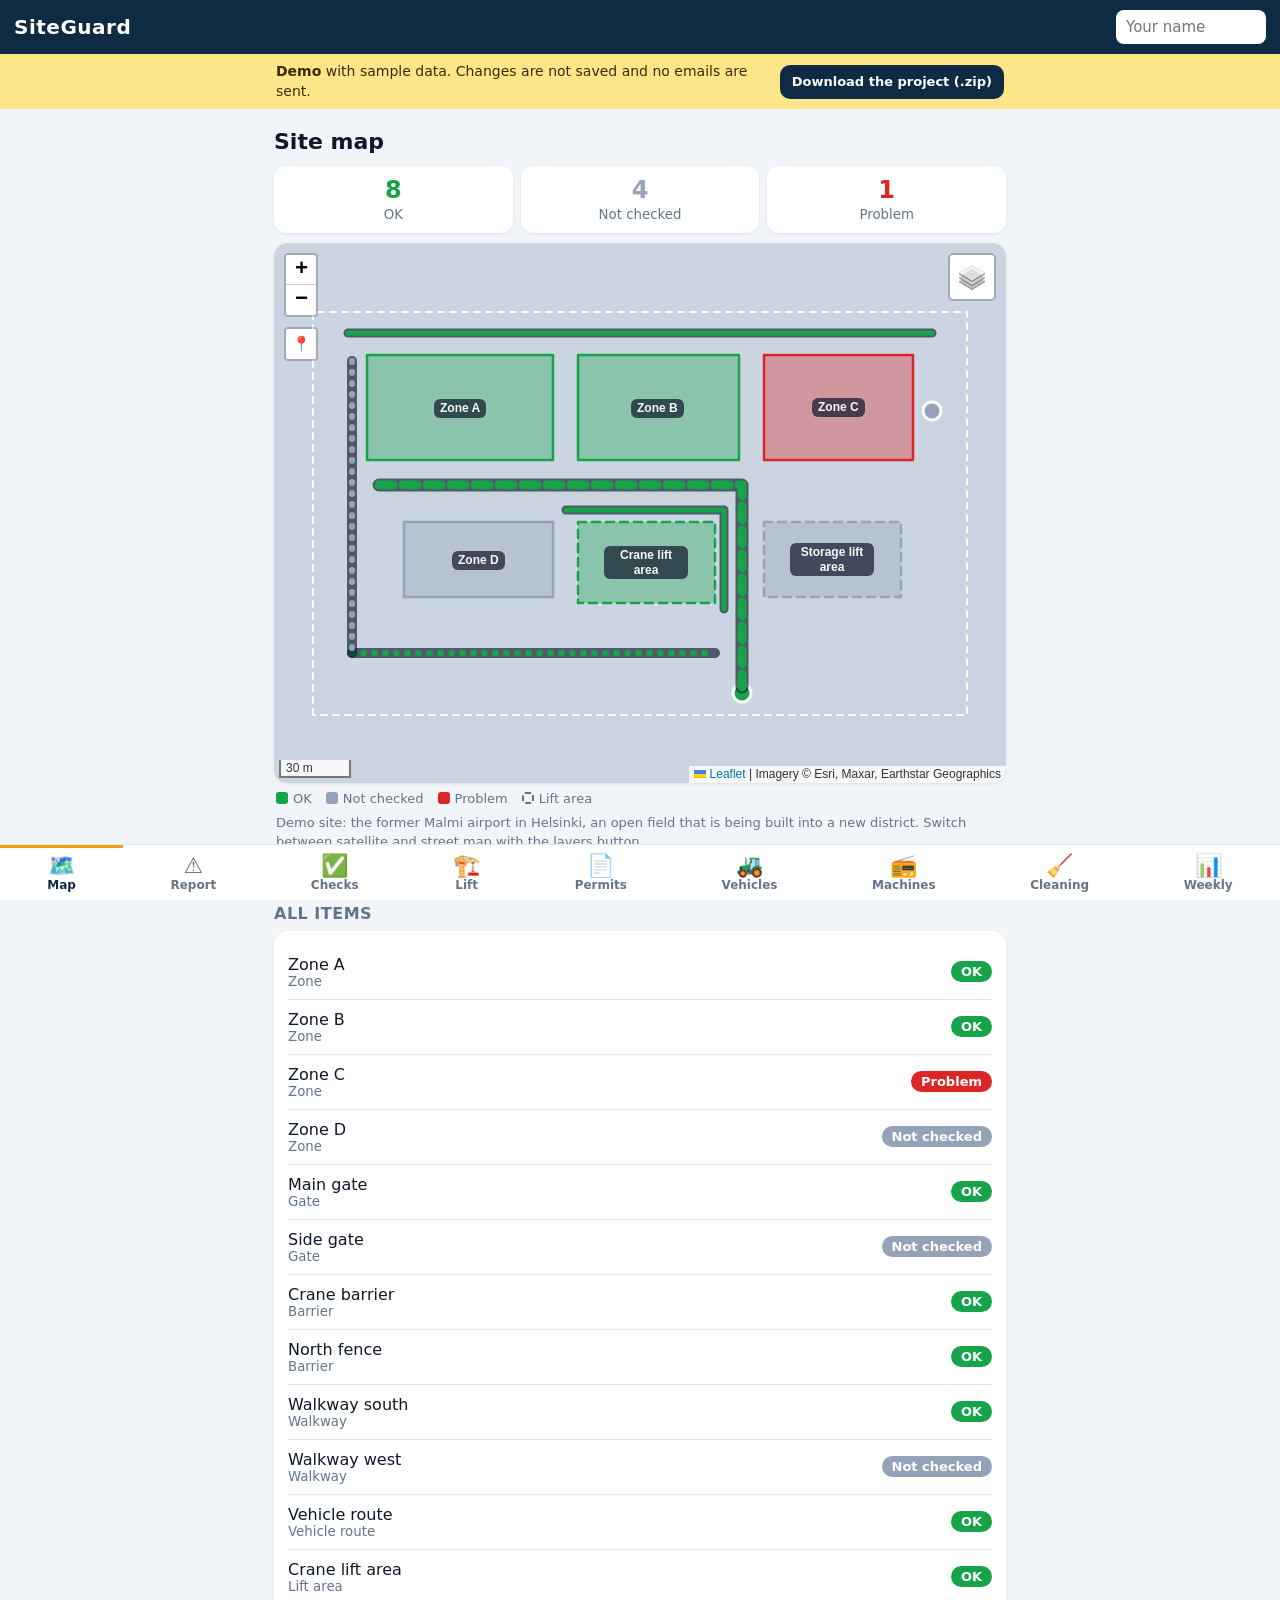
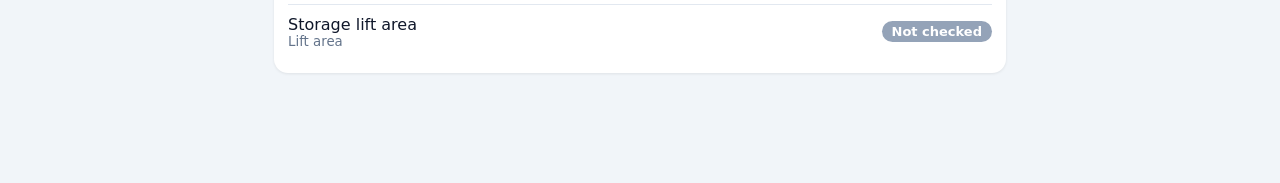
==== index.html @ a6b03e36 "Add SiteGuard website demo Static demo of the SiteGuard construction site safety app with sample dat" ====
<!doctype html>
<html lang="en">
<head>
  <meta charset="utf-8">
  <meta name="viewport" content="width=device-width, initial-scale=1, viewport-fit=cover">
  <meta name="theme-color" content="#0f2a43">
  <title>SiteGuard</title>
  <meta name="description" content="SiteGuard demo: construction site safety app with a real site map, safety reports, shift checks and vehicle inspections with HSE email reminders.">
  <meta property="og:title" content="SiteGuard">
  <meta property="og:description" content="Construction site safety app: real site map, safety reports, shift checks and vehicle inspections with HSE email reminders.">
  <link rel="manifest" href="manifest.json">
  <link rel="icon" type="image/png" href="icons/icon-192.png">
  <link rel="apple-touch-icon" href="icons/apple-touch-icon.png">
  <meta name="mobile-web-app-capable" content="yes">
  <meta name="apple-mobile-web-app-capable" content="yes">
  <meta name="apple-mobile-web-app-title" content="SiteGuard">
  <meta name="apple-mobile-web-app-status-bar-style" content="black-translucent">
  <link rel="stylesheet" href="lib/leaflet/leaflet.css">
  <link rel="stylesheet" href="style.css">
  <link rel="stylesheet" href="demo.css">
</head>
<body>
  <header>
    <h1>SiteGuard</h1>
    <div class="head-right">
      <input id="who" placeholder="Your name" maxlength="60" autocomplete="name">
      <button id="serverBtn" class="ghost sm" data-act="changeServer" title="Server address" hidden>⚙️</button>
    </div>
  </header>

  <div class="demo-bar"><div class="demo-in">
    <p><b>Demo</b> with sample data. Changes are not saved and no emails are sent.</p>
    <a class="btn demo-btn" href="SiteGuard.zip" download>Download the project (.zip)</a>
  </div></div>

  <div id="alertBar" hidden></div>
  <div id="toast" hidden></div>

  <main id="view"></main>

  <nav id="nav">
    <button data-act="tab" data-tab="map"><span>🗺️</span>Map</button>
    <button data-act="tab" data-tab="report"><span>⚠️</span>Report</button>
    <button data-act="tab" data-tab="checks"><span>✅</span>Checks</button>
    <button data-act="tab" data-tab="lift"><span>🏗️</span>Lift</button>
    <button data-act="tab" data-tab="docs"><span>📄</span>Permits</button>
    <button data-act="tab" data-tab="vehicles"><span>🚜</span>Vehicles</button>
    <button data-act="tab" data-tab="machine"><span>📻</span>Machines</button>
    <button data-act="tab" data-tab="clean"><span>🧹</span>Cleaning</button>
    <button data-act="tab" data-tab="summary"><span>📊</span>Weekly</button>
  </nav>

  <div id="mailSheet" class="sheet" hidden>
    <div class="sheet-card" role="dialog" aria-modal="true" aria-labelledby="mailHeading">
      <div class="sheet-head"><b id="mailHeading">Email to HSE</b><button type="button" id="mailClose" class="ghost sm">Close</button></div>
      <p class="sheet-note"><span id="mailKind"></span> · demo preview, nothing was sent</p>
      <dl class="mail-meta">
        <dt>From</dt><dd>SiteGuard &lt;siteguard@yourcompany.com&gt;</dd>
        <dt>To</dt><dd>hse@yourcompany.com</dd>
        <dt>Subject</dt><dd id="mailSubject"></dd>
      </dl>
      <div id="mailBody" class="mail-body"></div>
    </div>
  </div>

  <!-- demo.js stands in for the SiteGuard server with sample data; app.js is the real app -->
  <script src="lib/leaflet/leaflet.js"></script>
  <script src="demo.js"></script>
  <script src="app.js"></script>
</body>
</html>
---- lib/leaflet/leaflet.css ----
/* required styles */

.leaflet-pane,
.leaflet-tile,
.leaflet-marker-icon,
.leaflet-marker-shadow,
.leaflet-tile-container,
.leaflet-pane > svg,
.leaflet-pane > canvas,
.leaflet-zoom-box,
.leaflet-image-layer,
.leaflet-layer {
	position: absolute;
	left: 0;
	top: 0;
	}
.leaflet-container {
	overflow: hidden;
	}
.leaflet-tile,
.leaflet-marker-icon,
.leaflet-marker-shadow {
	-webkit-user-select: none;
	   -moz-user-select: none;
	        user-select: none;
	  -webkit-user-drag: none;
	}
/* Prevents IE11 from highlighting tiles in blue */
.leaflet-tile::selection {
	background: transparent;
}
/* Safari renders non-retina tile on retina better with this, but Chrome is worse */
.leaflet-safari .leaflet-tile {
	image-rendering: -webkit-optimize-contrast;
	}
/* hack that prevents hw layers "stretching" when loading new tiles */
.leaflet-safari .leaflet-tile-container {
	width: 1600px;
	height: 1600px;
	-webkit-transform-origin: 0 0;
	}
.leaflet-marker-icon,
.leaflet-marker-shadow {
	display: block;
	}
/* .leaflet-container svg: reset svg max-width decleration shipped in Joomla! (joomla.org) 3.x */
/* .leaflet-container img: map is broken in FF if you have max-width: 100% on tiles */
.leaflet-container .leaflet-overlay-pane svg {
	max-width: none !important;
	max-height: none !important;
	}
.leaflet-container .leaflet-marker-pane img,
.leaflet-container .leaflet-shadow-pane img,
.leaflet-container .leaflet-tile-pane img,
.leaflet-container img.leaflet-image-layer,
.leaflet-container .leaflet-tile {
	max-width: none !important;
	max-height: none !important;
	width: auto;
	padding: 0;
	}

.leaflet-container img.leaflet-tile {
	/* See: https://bugs.chromium.org/p/chromium/issues/detail?id=600120 */
	mix-blend-mode: plus-lighter;
}

.leaflet-container.leaflet-touch-zoom {
	-ms-touch-action: pan-x pan-y;
	touch-action: pan-x pan-y;
	}
.leaflet-container.leaflet-touch-drag {
	-ms-touch-action: pinch-zoom;
	/* Fallback for FF which doesn't support pinch-zoom */
	touch-action: none;
	touch-action: pinch-zoom;
}
.leaflet-container.leaflet-touch-drag.leaflet-touch-zoom {
	-ms-touch-action: none;
	touch-action: none;
}
.leaflet-container {
	-webkit-tap-highlight-color: transparent;
}
.leaflet-container a {
	-webkit-tap-highlight-color: rgba(51, 181, 229, 0.4);
}
.leaflet-tile {
	filter: inherit;
	visibility: hidden;
	}
.leaflet-tile-loaded {
	visibility: inherit;
	}
.leaflet-zoom-box {
	width: 0;
	height: 0;
	-moz-box-sizing: border-box;
	     box-sizing: border-box;
	z-index: 800;
	}
/* workaround for https://bugzilla.mozilla.org/show_bug.cgi?id=888319 */
.leaflet-overlay-pane svg {
	-moz-user-select: none;
	}

.leaflet-pane         { z-index: 400; }

.leaflet-tile-pane    { z-index: 200; }
.leaflet-overlay-pane { z-index: 400; }
.leaflet-shadow-pane  { z-index: 500; }
.leaflet-marker-pane  { z-index: 600; }
.leaflet-tooltip-pane   { z-index: 650; }
.leaflet-popup-pane   { z-index: 700; }

.leaflet-map-pane canvas { z-index: 100; }
.leaflet-map-pane svg    { z-index: 200; }

.leaflet-vml-shape {
	width: 1px;
	height: 1px;
	}
.lvml {
	behavior: url(#default#VML);
	display: inline-block;
	position: absolute;
	}


/* control positioning */

.leaflet-control {
	position: relative;
	z-index: 800;
	pointer-events: visiblePainted; /* IE 9-10 doesn't have auto */
	pointer-events: auto;
	}
.leaflet-top,
.leaflet-bottom {
	position: absolute;
	z-index: 1000;
	pointer-events: none;
	}
.leaflet-top {
	top: 0;
	}
.leaflet-right {
	right: 0;
	}
.leaflet-bottom {
	bottom: 0;
	}
.leaflet-left {
	left: 0;
	}
.leaflet-control {
	float: left;
	clear: both;
	}
.leaflet-right .leaflet-control {
	float: right;
	}
.leaflet-top .leaflet-control {
	margin-top: 10px;
	}
.leaflet-bottom .leaflet-control {
	margin-bottom: 10px;
	}
.leaflet-left .leaflet-control {
	margin-left: 10px;
	}
.leaflet-right .leaflet-control {
	margin-right: 10px;
	}


/* zoom and fade animations */

.leaflet-fade-anim .leaflet-popup {
	opacity: 0;
	-webkit-transition: opacity 0.2s linear;
	   -moz-transition: opacity 0.2s linear;
	        transition: opacity 0.2s linear;
	}
.leaflet-fade-anim .leaflet-map-pane .leaflet-popup {
	opacity: 1;
	}
.leaflet-zoom-animated {
	-webkit-transform-origin: 0 0;
	    -ms-transform-origin: 0 0;
	        transform-origin: 0 0;
	}
svg.leaflet-zoom-animated {
	will-change: transform;
}

.leaflet-zoom-anim .leaflet-zoom-animated {
	-webkit-transition: -webkit-transform 0.25s cubic-bezier(0,0,0.25,1);
	   -moz-transition:    -moz-transform 0.25s cubic-bezier(0,0,0.25,1);
	        transition:         transform 0.25s cubic-bezier(0,0,0.25,1);
	}
.leaflet-zoom-anim .leaflet-tile,
.leaflet-pan-anim .leaflet-tile {
	-webkit-transition: none;
	   -moz-transition: none;
	        transition: none;
	}

.leaflet-zoom-anim .leaflet-zoom-hide {
	visibility: hidden;
	}


/* cursors */

.leaflet-interactive {
	cursor: pointer;
	}
.leaflet-grab {
	cursor: -webkit-grab;
	cursor:    -moz-grab;
	cursor:         grab;
	}
.leaflet-crosshair,
.leaflet-crosshair .leaflet-interactive {
	cursor: crosshair;
	}
.leaflet-popup-pane,
.leaflet-control {
	cursor: auto;
	}
.leaflet-dragging .leaflet-grab,
.leaflet-dragging .leaflet-grab .leaflet-interactive,
.leaflet-dragging .leaflet-marker-draggable {
	cursor: move;
	cursor: -webkit-grabbing;
	cursor:    -moz-grabbing;
	cursor:         grabbing;
	}

/* marker & overlays interactivity */
.leaflet-marker-icon,
.leaflet-marker-shadow,
.leaflet-image-layer,
.leaflet-pane > svg path,
.leaflet-tile-container {
	pointer-events: none;
	}

.leaflet-marker-icon.leaflet-interactive,
.leaflet-image-layer.leaflet-interactive,
.leaflet-pane > svg path.leaflet-interactive,
svg.leaflet-image-layer.leaflet-interactive path {
	pointer-events: visiblePainted; /* IE 9-10 doesn't have auto */
	pointer-events: auto;
	}

/* visual tweaks */

.leaflet-container {
	background: #ddd;
	outline-offset: 1px;
	}
.leaflet-container a {
	color: #0078A8;
	}
.leaflet-zoom-box {
	border: 2px dotted #38f;
	background: rgba(255,255,255,0.5);
	}


/* general typography */
.leaflet-container {
	font-family: "Helvetica Neue", Arial, Helvetica, sans-serif;
	font-size: 12px;
	font-size: 0.75rem;
	line-height: 1.5;
	}


/* general toolbar styles */

.leaflet-bar {
	box-shadow: 0 1px 5px rgba(0,0,0,0.65);
	border-radius: 4px;
	}
.leaflet-bar a {
	background-color: #fff;
	border-bottom: 1px solid #ccc;
	width: 26px;
	height: 26px;
	line-height: 26px;
	display: block;
	text-align: center;
	text-decoration: none;
	color: black;
	}
.leaflet-bar a,
.leaflet-control-layers-toggle {
	background-position: 50% 50%;
	background-repeat: no-repeat;
	display: block;
	}
.leaflet-bar a:hover,
.leaflet-bar a:focus {
	background-color: #f4f4f4;
	}
.leaflet-bar a:first-child {
	border-top-left-radius: 4px;
	border-top-right-radius: 4px;
	}
.leaflet-bar a:last-child {
	border-bottom-left-radius: 4px;
	border-bottom-right-radius: 4px;
	border-bottom: none;
	}
.leaflet-bar a.leaflet-disabled {
	cursor: default;
	background-color: #f4f4f4;
	color: #bbb;
	}

.leaflet-touch .leaflet-bar a {
	width: 30px;
	height: 30px;
	line-height: 30px;
	}
.leaflet-touch .leaflet-bar a:first-child {
	border-top-left-radius: 2px;
	border-top-right-radius: 2px;
	}
.leaflet-touch .leaflet-bar a:last-child {
	border-bottom-left-radius: 2px;
	border-bottom-right-radius: 2px;
	}

/* zoom control */

.leaflet-control-zoom-in,
.leaflet-control-zoom-out {
	font: bold 18px 'Lucida Console', Monaco, monospace;
	text-indent: 1px;
	}

.leaflet-touch .leaflet-control-zoom-in, .leaflet-touch .leaflet-control-zoom-out  {
	font-size: 22px;
	}


/* layers control */

.leaflet-control-layers {
	box-shadow: 0 1px 5px rgba(0,0,0,0.4);
	background: #fff;
	border-radius: 5px;
	}
.leaflet-control-layers-toggle {
	background-image: url(images/layers.png);
	width: 36px;
	height: 36px;
	}
.leaflet-retina .leaflet-control-layers-toggle {
	background-image: url(images/layers-2x.png);
	background-size: 26px 26px;
	}
.leaflet-touch .leaflet-control-layers-toggle {
	width: 44px;
	height: 44px;
	}
.leaflet-control-layers .leaflet-control-layers-list,
.leaflet-control-layers-expanded .leaflet-control-layers-toggle {
	display: none;
	}
.leaflet-control-layers-expanded .leaflet-control-layers-list {
	display: block;
	position: relative;
	}
.leaflet-control-layers-expanded {
	padding: 6px 10px 6px 6px;
	color: #333;
	background: #fff;
	}
.leaflet-control-layers-scrollbar {
	overflow-y: scroll;
	overflow-x: hidden;
	padding-right: 5px;
	}
.leaflet-control-layers-selector {
	margin-top: 2px;
	position: relative;
	top: 1px;
	}
.leaflet-control-layers label {
	display: block;
	font-size: 13px;
	font-size: 1.08333em;
	}
.leaflet-control-layers-separator {
	height: 0;
	border-top: 1px solid #ddd;
	margin: 5px -10px 5px -6px;
	}

/* Default icon URLs */
.leaflet-default-icon-path { /* used only in path-guessing heuristic, see L.Icon.Default */
	background-image: url(images/marker-icon.png);
	}


/* attribution and scale controls */

.leaflet-container .leaflet-control-attribution {
	background: #fff;
	background: rgba(255, 255, 255, 0.8);
	margin: 0;
	}
.leaflet-control-attribution,
.leaflet-control-scale-line {
	padding: 0 5px;
	color: #333;
	line-height: 1.4;
	}
.leaflet-control-attribution a {
	text-decoration: none;
	}
.leaflet-control-attribution a:hover,
.leaflet-control-attribution a:focus {
	text-decoration: underline;
	}
.leaflet-attribution-flag {
	display: inline !important;
	vertical-align: baseline !important;
	width: 1em;
	height: 0.6669em;
	}
.leaflet-left .leaflet-control-scale {
	margin-left: 5px;
	}
.leaflet-bottom .leaflet-control-scale {
	margin-bottom: 5px;
	}
.leaflet-control-scale-line {
	border: 2px solid #777;
	border-top: none;
	line-height: 1.1;
	padding: 2px 5px 1px;
	white-space: nowrap;
	-moz-box-sizing: border-box;
	     box-sizing: border-box;
	background: rgba(255, 255, 255, 0.8);
	text-shadow: 1px 1px #fff;
	}
.leaflet-control-scale-line:not(:first-child) {
	border-top: 2px solid #777;
	border-bottom: none;
	margin-top: -2px;
	}
.leaflet-control-scale-line:not(:first-child):not(:last-child) {
	border-bottom: 2px solid #777;
	}

.leaflet-touch .leaflet-control-attribution,
.leaflet-touch .leaflet-control-layers,
.leaflet-touch .leaflet-bar {
	box-shadow: none;
	}
.leaflet-touch .leaflet-control-layers,
.leaflet-touch .leaflet-bar {
	border: 2px solid rgba(0,0,0,0.2);
	background-clip: padding-box;
	}


/* popup */

.leaflet-popup {
	position: absolute;
	text-align: center;
	margin-bottom: 20px;
	}
.leaflet-popup-content-wrapper {
	padding: 1px;
	text-align: left;
	border-radius: 12px;
	}
.leaflet-popup-content {
	margin: 13px 24px 13px 20px;
	line-height: 1.3;
	font-size: 13px;
	font-size: 1.08333em;
	min-height: 1px;
	}
.leaflet-popup-content p {
	margin: 17px 0;
	margin: 1.3em 0;
	}
.leaflet-popup-tip-container {
	width: 40px;
	height: 20px;
	position: absolute;
	left: 50%;
	margin-top: -1px;
	margin-left: -20px;
	overflow: hidden;
	pointer-events: none;
	}
.leaflet-popup-tip {
	width: 17px;
	height: 17px;
	padding: 1px;

	margin: -10px auto 0;
	pointer-events: auto;

	-webkit-transform: rotate(45deg);
	   -moz-transform: rotate(45deg);
	    -ms-transform: rotate(45deg);
	        transform: rotate(45deg);
	}
.leaflet-popup-content-wrapper,
.leaflet-popup-tip {
	background: white;
	color: #333;
	box-shadow: 0 3px 14px rgba(0,0,0,0.4);
	}
.leaflet-container a.leaflet-popup-close-button {
	position: absolute;
	top: 0;
	right: 0;
	border: none;
	text-align: center;
	width: 24px;
	height: 24px;
	font: 16px/24px Tahoma, Verdana, sans-serif;
	color: #757575;
	text-decoration: none;
	background: transparent;
	}
.leaflet-container a.leaflet-popup-close-button:hover,
.leaflet-container a.leaflet-popup-close-button:focus {
	color: #585858;
	}
.leaflet-popup-scrolled {
	overflow: auto;
	}

.leaflet-oldie .leaflet-popup-content-wrapper {
	-ms-zoom: 1;
	}
.leaflet-oldie .leaflet-popup-tip {
	width: 24px;
	margin: 0 auto;

	-ms-filter: "progid:DXImageTransform.Microsoft.Matrix(M11=0.70710678, M12=0.70710678, M21=-0.70710678, M22=0.70710678)";
	filter: progid:DXImageTransform.Microsoft.Matrix(M11=0.70710678, M12=0.70710678, M21=-0.70710678, M22=0.70710678);
	}

.leaflet-oldie .leaflet-control-zoom,
.leaflet-oldie .leaflet-control-layers,
.leaflet-oldie .leaflet-popup-content-wrapper,
.leaflet-oldie .leaflet-popup-tip {
	border: 1px solid #999;
	}


/* div icon */

.leaflet-div-icon {
	background: #fff;
	border: 1px solid #666;
	}


/* Tooltip */
/* Base styles for the element that has a tooltip */
.leaflet-tooltip {
	position: absolute;
	padding: 6px;
	background-color: #fff;
	border: 1px solid #fff;
	border-radius: 3px;
	color: #222;
	white-space: nowrap;
	-webkit-user-select: none;
	-moz-user-select: none;
	-ms-user-select: none;
	user-select: none;
	pointer-events: none;
	box-shadow: 0 1px 3px rgba(0,0,0,0.4);
	}
.leaflet-tooltip.leaflet-interactive {
	cursor: pointer;
	pointer-events: auto;
	}
.leaflet-tooltip-top:before,
.leaflet-tooltip-bottom:before,
.leaflet-tooltip-left:before,
.leaflet-tooltip-right:before {
	position: absolute;
	pointer-events: none;
	border: 6px solid transparent;
	background: transparent;
	content: "";
	}

/* Directions */

.leaflet-tooltip-bottom {
	margin-top: 6px;
}
.leaflet-tooltip-top {
	margin-top: -6px;
}
.leaflet-tooltip-bottom:before,
.leaflet-tooltip-top:before {
	left: 50%;
	margin-left: -6px;
	}
.leaflet-tooltip-top:before {
	bottom: 0;
	margin-bottom: -12px;
	border-top-color: #fff;
	}
.leaflet-tooltip-bottom:before {
	top: 0;
	margin-top: -12px;
	margin-left: -6px;
	border-bottom-color: #fff;
	}
.leaflet-tooltip-left {
	margin-left: -6px;
}
.leaflet-tooltip-right {
	margin-left: 6px;
}
.leaflet-tooltip-left:before,
.leaflet-tooltip-right:before {
	top: 50%;
	margin-top: -6px;
	}
.leaflet-tooltip-left:before {
	right: 0;
	margin-right: -12px;
	border-left-color: #fff;
	}
.leaflet-tooltip-right:before {
	left: 0;
	margin-left: -12px;
	border-right-color: #fff;
	}

/* Printing */

@media print {
	/* Prevent printers from removing background-images of controls. */
	.leaflet-control {
		-webkit-print-color-adjust: exact;
		print-color-adjust: exact;
		}
	}
---- style.css ----
:root {
  --navy: #0f2a43; --bg: #f1f5f9; --card: #ffffff; --text: #0f172a; --muted: #64748b;
  --ok: #16a34a; --none: #94a3b8; --bad: #dc2626; --warn: #d97706; --line: #e2e8f0; --accent: #f59e0b;
  /* phones with a notch or home bar (iOS, Android edge-to-edge, installed web app) */
  --top: env(safe-area-inset-top, 0px); --bottom: env(safe-area-inset-bottom, 0px);
}
* { box-sizing: border-box; }
[hidden] { display: none !important; }
html, body { margin: 0; }
body { font-family: system-ui, -apple-system, "Segoe UI", Roboto, sans-serif; background: var(--bg); color: var(--text); padding-bottom: calc(84px + var(--bottom)); -webkit-tap-highlight-color: transparent; }

header { background: var(--navy); color: #fff; padding: calc(10px + var(--top)) max(14px, env(safe-area-inset-right)) 10px max(14px, env(safe-area-inset-left)); display: flex; align-items: center; justify-content: space-between; gap: 10px; position: sticky; top: 0; z-index: 20; }
header h1 { font-size: 20px; margin: 0; letter-spacing: .5px; }
header input { width: 150px; padding: 8px 10px; border-radius: 8px; border: 0; font-size: 15px; }
.head-right { display: flex; align-items: center; gap: 8px; }
header button.ghost.sm { padding: 7px 9px; background: rgba(255,255,255,.15); color: #fff; }

main { max-width: 760px; margin: 0 auto; padding: 14px max(14px, env(safe-area-inset-left)); }
h2 { margin: 6px 0 12px; font-size: 22px; }
h3 { margin: 22px 0 8px; font-size: 16px; color: var(--muted); text-transform: uppercase; letter-spacing: .5px; }
.hint { color: var(--muted); font-size: 14px; }
.hint.tight { margin: 6px 0; }
.card { background: var(--card); border-radius: 14px; padding: 14px; margin-bottom: 12px; box-shadow: 0 1px 3px rgba(0,0,0,.08); }
.row { display: flex; align-items: center; justify-content: space-between; gap: 10px; flex-wrap: wrap; }
.grid { display: grid; gap: 10px; }
.grid.c2 { grid-template-columns: 1fr 1fr; }
.grid.c3 { grid-template-columns: 1fr 1fr 1fr; }
code { background: #e2e8f0; padding: 1px 5px; border-radius: 5px; font-size: 13px; }

button, .btn { font: inherit; border: 0; border-radius: 12px; padding: 14px 12px; background: var(--navy); color: #fff; font-weight: 600; cursor: pointer; text-align: center; }
button:disabled { opacity: .4; cursor: not-allowed; }
button.big { padding: 22px 12px; font-size: 18px; }
button.ok { background: var(--ok); } button.bad { background: var(--bad); } button.warn { background: var(--warn); }
button.ghost, .btn.ghost { background: #e2e8f0; color: var(--text); }
button.sel { outline: 4px solid var(--accent); }
button.sm, .btn.sm { padding: 9px 12px; font-size: 14px; }

input, select, textarea { font: inherit; padding: 12px; border: 1px solid #cbd5e1; border-radius: 10px; width: 100%; background: #fff; color: var(--text); }
input[type="date"] { min-height: 46px; }
label.field { display: block; font-size: 13px; color: var(--muted); margin: 10px 0 4px; }

.chip { display: inline-block; padding: 3px 10px; border-radius: 99px; font-size: 13px; font-weight: 600; color: #fff; white-space: nowrap; }
.chip.s0 { background: var(--none); } .chip.s1 { background: var(--ok); } .chip.s2 { background: var(--bad); }
.chip.soon { background: var(--warn); } .chip.expired { background: var(--bad); } .chip.okc { background: var(--ok); }

.stats { display: flex; gap: 8px; margin-bottom: 10px; }
.stat { flex: 1; background: var(--card); border-radius: 12px; padding: 10px; text-align: center; box-shadow: 0 1px 3px rgba(0,0,0,.08); }
.stat b { display: block; font-size: 24px; }
.stat small { color: var(--muted); }

/* real site map (Leaflet). z-index keeps the map under the header, nav and alerts */
.map { position: relative; z-index: 0; height: min(60vh, 540px); min-height: 300px; border-radius: 14px; overflow: hidden; background: #cbd5e1; box-shadow: 0 1px 3px rgba(0,0,0,.08); }
.map.heat { height: min(50vh, 420px); margin-bottom: 12px; }
.leaflet-tooltip.maplabel { background: rgba(15,23,42,.78); color: #fff; border: 0; border-radius: 6px; box-shadow: none; font-weight: 700; font-size: 12px; padding: 2px 6px; white-space: normal; width: max-content; max-width: 84px; text-align: center; line-height: 1.2; }
.leaflet-tooltip.maplabel::before { display: none; }
.leaflet-tooltip.heatlabel { background: transparent; border: 0; box-shadow: none; color: #fff; font-weight: 800; font-size: 14px; text-shadow: 0 1px 3px rgba(0,0,0,.7); }
.leaflet-tooltip.heatlabel::before { display: none; }
.leaflet-bar a.locate { font-size: 15px; line-height: 30px; }
.leaflet-container input { width: auto; padding: 0; border: 0; margin: 0 4px 0 0; }
.leaflet-control-layers label { font-size: 14px; padding: 3px 0; }
.legend { display: flex; gap: 14px; font-size: 13px; color: var(--muted); margin: 8px 2px 12px; flex-wrap: wrap; }
.legend i { display: inline-block; width: 12px; height: 12px; border-radius: 3px; margin-right: 5px; vertical-align: -1px; }
.legend i.dash { border: 2px dashed var(--muted); background: transparent; }

.item { display: flex; align-items: center; justify-content: space-between; gap: 10px; padding: 10px 0; border-bottom: 1px solid var(--line); }
.item:last-child { border-bottom: 0; }
.item small { color: var(--muted); display: block; }
.progress { height: 10px; background: #e2e8f0; border-radius: 99px; overflow: hidden; margin: 6px 0 12px; }
.progress div { height: 100%; background: var(--ok); }

.photo { width: 54px; height: 54px; object-fit: cover; border-radius: 8px; }
.slots { display: flex; gap: 10px; margin-top: 10px; }
.slot { flex: 1; min-height: 96px; border: 2px dashed #cbd5e1; border-radius: 12px; display: flex; flex-direction: column; align-items: center; justify-content: center; cursor: pointer; font-size: 26px; overflow: hidden; position: relative; }
.slot img { width: 100%; height: 96px; object-fit: cover; }
.slot small { font-size: 12px; color: var(--muted); padding: 2px; }
.camera { display: flex; align-items: center; justify-content: center; gap: 10px; background: #e2e8f0; border-radius: 12px; padding: 14px; font-weight: 600; cursor: pointer; margin-bottom: 12px; }
.camera img { width: 44px; height: 44px; object-fit: cover; border-radius: 8px; }

.toggle { display: flex; align-items: center; gap: 12px; padding: 16px; background: #f8fafc; border: 2px solid var(--line); border-radius: 12px; margin-bottom: 8px; font-weight: 600; }
.toggle input { width: 28px; height: 28px; flex: none; }
.toggle.on { border-color: var(--ok); background: #f0fdf4; }

.signal { border: 1px solid var(--line); border-radius: 12px; padding: 8px; text-align: center; font-weight: 600; font-size: 14px; background: #fff; }
.signal img { width: 100%; height: 80px; object-fit: contain; }
.signal .ph { height: 80px; display: flex; align-items: center; justify-content: center; font-size: 30px; }

/* vehicle inspections */
.vehicle.soon { border-left: 6px solid var(--warn); }
.vehicle.expired { border-left: 6px solid var(--bad); }
.note { font-size: 14px; }
.warnbox { background: #fffbeb; border: 1px solid #fcd34d; font-size: 14px; }
.danger { color: var(--bad); font-weight: 700; margin: 6px 0; }
details.more { margin-top: 10px; }
details.more summary { cursor: pointer; color: var(--muted); font-size: 14px; padding: 4px 0; }
details.more .ghost { margin-top: 8px; }
.renew { border-top: 1px solid var(--line); margin-top: 10px; }
details.card summary { cursor: pointer; }

#alertBar { position: fixed; top: calc(58px + var(--top)); left: 8px; right: 8px; z-index: 40; padding: 14px; border-radius: 12px; color: #fff; font-weight: 700; box-shadow: 0 6px 20px rgba(0,0,0,.3); cursor: pointer; }
#alertBar.danger { background: var(--bad); } #alertBar.warn { background: var(--warn); } #alertBar.info { background: var(--navy); }
#toast { position: fixed; left: 50%; transform: translateX(-50%); bottom: calc(96px + var(--bottom)); background: #0f172a; color: #fff; padding: 12px 18px; border-radius: 22px; z-index: 50; max-width: 90%; font-size: 15px; text-align: center; }
#toast.err { background: var(--bad); }

#nav { position: fixed; bottom: 0; left: 0; right: 0; background: #fff; border-top: 1px solid var(--line); display: flex; overflow-x: auto; z-index: 30; padding-bottom: var(--bottom); }
#nav button { flex: 1 0 auto; min-width: 62px; background: transparent; color: var(--muted); border-radius: 0; padding: 8px 4px; font-size: 12px; font-weight: 600; }
#nav button span { display: block; font-size: 22px; }
#nav button.active { color: var(--navy); box-shadow: inset 0 3px 0 var(--accent); }

@media print { header, #nav, #toast, #alertBar, .noprint, .leaflet-control-container { display: none !important; } body { background: #fff; padding: 0; } }
---- demo.css ----
/* SiteGuard website demo: the strip under the header and the email preview */
:root { --demo-bg: #fde68a; --demo-fg: #3b2a04; --sheet-shade: rgba(15,23,42,.55); }
.demo-bar { background: var(--demo-bg); color: var(--demo-fg); font-size: 14px; line-height: 1.4; }
.demo-in { max-width: 760px; margin: 0 auto; padding-block: 8px; padding-left: max(16px, env(safe-area-inset-left, 0px)); padding-right: max(16px, env(safe-area-inset-right, 0px)); display: flex; align-items: center; justify-content: space-between; gap: 8px 12px; flex-wrap: wrap; }
.demo-in p { margin: 0; min-width: 0; flex: 1 1 260px; }
.demo-btn { padding: 8px 12px; font-size: 13px; border-radius: 10px; text-decoration: none; display: inline-block; }
.demo-note { font-size: 13px; color: var(--muted); margin: -4px 2px 12px; line-height: 1.45; }
.demo-note a { color: var(--navy); font-weight: 600; }
.sheet { position: fixed; inset: 0; z-index: 60; background: var(--sheet-shade); display: flex; align-items: flex-end; justify-content: center; padding: max(12px, env(safe-area-inset-top, 0px)) max(12px, env(safe-area-inset-right, 0px)) 0 max(12px, env(safe-area-inset-left, 0px)); }
.sheet-card { background: var(--card); color: var(--text); width: 100%; max-width: 680px; max-height: 88vh; overflow: auto; border-radius: 16px 16px 0 0; padding: 16px 16px calc(16px + env(safe-area-inset-bottom, 0px)); box-shadow: 0 -8px 30px rgba(0,0,0,.25); }
@media (min-width: 700px) { .sheet { align-items: center; } .sheet-card { border-radius: 16px; } }
.sheet-head { display: flex; justify-content: space-between; align-items: center; gap: 10px; }
.sheet-head b { font-size: 18px; }
.sheet-note { margin: 4px 0 0; font-size: 13px; color: var(--muted); }
.mail-meta { display: grid; grid-template-columns: auto 1fr; gap: 4px 12px; font-size: 14px; margin: 12px 0; }
.mail-meta dt { color: var(--muted); }
.mail-meta dd { margin: 0; min-width: 0; overflow-wrap: anywhere; font-weight: 600; }
.mail-body { border: 1px solid var(--line); border-radius: 12px; padding: 14px; background: #ffffff; overflow-x: auto; }
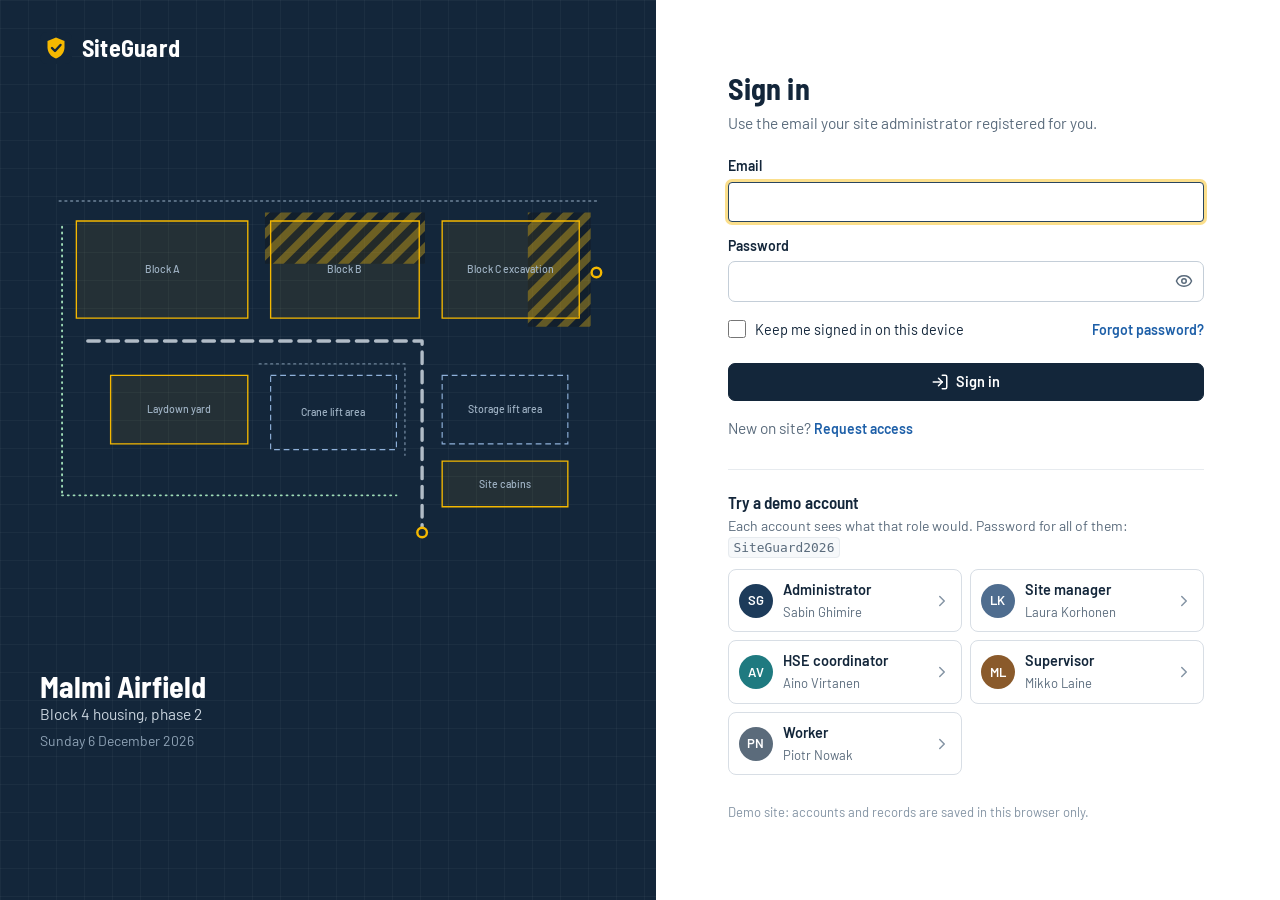
==== commit 658c84ed: "SiteGuard 2: sign-in, email notifications and site coordination Rebuilds the website as a complete s" ====
--- a/index.html
+++ b/index.html
@@ -3,11 +3,11 @@
 <head>
   <meta charset="utf-8">
   <meta name="viewport" content="width=device-width, initial-scale=1, viewport-fit=cover">
-  <meta name="theme-color" content="#0f2a43">
+  <meta name="theme-color" content="#13263a">
   <title>SiteGuard</title>
-  <meta name="description" content="SiteGuard demo: construction site safety app with a real site map, safety reports, shift checks and vehicle inspections with HSE email reminders.">
+  <meta name="description" content="SiteGuard: daily safety and coordination for construction sites. Morning meeting, permits to work, SPAs, observations, deliveries and inspections.">
   <meta property="og:title" content="SiteGuard">
-  <meta property="og:description" content="Construction site safety app: real site map, safety reports, shift checks and vehicle inspections with HSE email reminders.">
+  <meta property="og:description" content="Daily safety and coordination for construction sites: morning meeting, permits, SPAs, observations, deliveries and inspections.">
   <link rel="manifest" href="manifest.json">
   <link rel="icon" type="image/png" href="icons/icon-192.png">
   <link rel="apple-touch-icon" href="icons/apple-touch-icon.png">
@@ -15,57 +15,69 @@
   <meta name="apple-mobile-web-app-capable" content="yes">
   <meta name="apple-mobile-web-app-title" content="SiteGuard">
   <meta name="apple-mobile-web-app-status-bar-style" content="black-translucent">
+  <link rel="preload" href="fonts/barlow-400.woff" as="font" type="font/woff" crossorigin>
+  <link rel="preload" href="fonts/barlow-sc-600.woff" as="font" type="font/woff" crossorigin>
   <link rel="stylesheet" href="lib/leaflet/leaflet.css">
-  <link rel="stylesheet" href="style.css">
-  <link rel="stylesheet" href="demo.css">
+  <link rel="stylesheet" href="css/app.css">
+  <script src="lib/leaflet/leaflet.js" defer></script>
+  <script type="module" src="js/app.js"></script>
 </head>
 <body>
-  <header>
-    <h1>SiteGuard</h1>
-    <div class="head-right">
-      <input id="who" placeholder="Your name" maxlength="60" autocomplete="name">
-      <button id="serverBtn" class="ghost sm" data-act="changeServer" title="Server address" hidden>⚙️</button>
+  <!-- hazard-tape fill for exclusion zones on the maps -->
+  <svg class="defs" width="0" height="0" aria-hidden="true" focusable="false">
+    <defs>
+      <pattern id="hazard" patternUnits="userSpaceOnUse" width="16" height="16" patternTransform="rotate(45)">
+        <rect width="16" height="16" fill="#f5b800"/><rect width="8" height="16" fill="#111111"/>
+      </pattern>
+    </defs>
+  </svg>
+
+  <div id="login" class="login" hidden></div>
+
+  <div id="app" class="shell" hidden>
+    <aside id="sidebar" class="sidebar" aria-label="Navigation">
+      <div class="side-top">
+        <a class="brand" href="#/dashboard"><span id="brandLogo"></span><span>SiteGuard</span></a>
+        <button type="button" class="icon-btn side-close" data-act="closeNav" aria-label="Close menu">
+          <svg class="ic" viewBox="0 0 24 24" aria-hidden="true"><path d="M18 6 6 18"/><path d="m6 6 12 12"/></svg></button>
+      </div>
+      <div class="site-card">
+        <span class="site-label">Site</span>
+        <b id="siteName"></b>
+        <small id="siteProject"></small>
+      </div>
+      <nav id="nav" aria-label="Main"></nav>
+      <div id="navFoot" class="nav-foot"></div>
+    </aside>
+    <div class="scrim" data-act="closeNav" aria-hidden="true"></div>
+
+    <div class="main">
+      <header class="topbar">
+        <button type="button" id="navToggle" class="icon-btn menu-btn" data-act="toggleNav" aria-label="Menu" aria-expanded="false" aria-controls="sidebar">
+          <svg class="ic" viewBox="0 0 24 24" aria-hidden="true"><path d="M4 6h16"/><path d="M4 12h16"/><path d="M4 18h16"/></svg></button>
+        <span id="pageIcon" class="page-icon" aria-hidden="true"></span>
+        <div class="page-titles"><h1 id="pageTitle"></h1><p id="pageSub" hidden></p></div>
+        <div id="pageActions" class="page-actions"></div>
+        <div class="tools">
+          <span id="weatherChip" class="wx-chip" hidden></span>
+          <button type="button" id="bellBtn" class="icon-btn bell" data-act="bell" aria-label="Notifications">
+            <svg class="ic" viewBox="0 0 24 24" aria-hidden="true"><path d="M10.268 21a2 2 0 0 0 3.464 0"/><path d="M3.262 15.326A1 1 0 0 0 4 17h16a1 1 0 0 0 .74-1.673C19.41 13.956 18 12.499 18 8A6 6 0 0 0 6 8c0 4.499-1.411 5.956-2.738 7.326"/></svg>
+            <b id="bellCount" hidden></b></button>
+          <button type="button" id="userBtn" class="user-btn" data-act="account" aria-haspopup="true"></button>
+          <div id="notePop" class="pop notes-pop" hidden></div>
+          <div id="accountPop" class="pop account-pop" hidden></div>
+        </div>
+      </header>
+      <main id="view" class="view" tabindex="-1"></main>
     </div>
-  </header>
 
-  <div class="demo-bar"><div class="demo-in">
-    <p><b>Demo</b> with sample data. Changes are not saved and no emails are sent.</p>
-    <a class="btn demo-btn" href="SiteGuard.zip" download>Download the project (.zip)</a>
-  </div></div>
-
-  <div id="alertBar" hidden></div>
-  <div id="toast" hidden></div>
-
-  <main id="view"></main>
-
-  <nav id="nav">
-    <button data-act="tab" data-tab="map"><span>🗺️</span>Map</button>
-    <button data-act="tab" data-tab="report"><span>⚠️</span>Report</button>
-    <button data-act="tab" data-tab="checks"><span>✅</span>Checks</button>
-    <button data-act="tab" data-tab="lift"><span>🏗️</span>Lift</button>
-    <button data-act="tab" data-tab="docs"><span>📄</span>Permits</button>
-    <button data-act="tab" data-tab="vehicles"><span>🚜</span>Vehicles</button>
-    <button data-act="tab" data-tab="machine"><span>📻</span>Machines</button>
-    <button data-act="tab" data-tab="clean"><span>🧹</span>Cleaning</button>
-    <button data-act="tab" data-tab="summary"><span>📊</span>Weekly</button>
-  </nav>
-
-  <div id="mailSheet" class="sheet" hidden>
-    <div class="sheet-card" role="dialog" aria-modal="true" aria-labelledby="mailHeading">
-      <div class="sheet-head"><b id="mailHeading">Email to HSE</b><button type="button" id="mailClose" class="ghost sm">Close</button></div>
-      <p class="sheet-note"><span id="mailKind"></span> · demo preview, nothing was sent</p>
-      <dl class="mail-meta">
-        <dt>From</dt><dd>SiteGuard &lt;siteguard@yourcompany.com&gt;</dd>
-        <dt>To</dt><dd>hse@yourcompany.com</dd>
-        <dt>Subject</dt><dd id="mailSubject"></dd>
-      </dl>
-      <div id="mailBody" class="mail-body"></div>
-    </div>
+    <button type="button" id="fab" class="fab" data-act="raiseObservation" hidden>
+      <svg class="ic" viewBox="0 0 24 24" aria-hidden="true"><path d="M5 12h14"/><path d="M12 5v14"/></svg><span>Report</span></button>
   </div>
 
-  <!-- demo.js stands in for the SiteGuard server with sample data; app.js is the real app -->
-  <script src="lib/leaflet/leaflet.js"></script>
-  <script src="demo.js"></script>
-  <script src="app.js"></script>
+  <dialog id="dlg"></dialog>
+  <div id="toasts" class="toasts" aria-live="polite"></div>
+  <div id="tip" class="tip" role="tooltip" hidden></div>
+  <noscript><p class="noscript">SiteGuard needs JavaScript. Switch it on in the browser settings and reload.</p></noscript>
 </body>
 </html>
--- a/css/app.css
+++ b/css/app.css
@@ -0,0 +1,960 @@
+/* SiteGuard
+   Steel-blue frame, concrete-grey workspace. Colour is kept for status: red stop, amber warning,
+   green OK, blue information. Safety yellow marks what is active and the hazard tape of exclusion zones. */
+
+@font-face { font-family: 'Barlow'; font-weight: 400; font-display: swap; src: url('../fonts/barlow-400.woff') format('woff'); }
+@font-face { font-family: 'Barlow'; font-weight: 500; font-display: swap; src: url('../fonts/barlow-500.woff') format('woff'); }
+@font-face { font-family: 'Barlow'; font-weight: 600; font-display: swap; src: url('../fonts/barlow-600.woff') format('woff'); }
+@font-face { font-family: 'Barlow Semi Condensed'; font-weight: 600; font-display: swap; src: url('../fonts/barlow-sc-600.woff') format('woff'); }
+@font-face { font-family: 'Barlow Semi Condensed'; font-weight: 700; font-display: swap; src: url('../fonts/barlow-sc-700.woff') format('woff'); }
+
+:root {
+  --steel: #13263a;
+  --steel-2: #1c3550;
+  --steel-3: #29455f;
+  --concrete: #edf0f3;
+  --surface: #ffffff;
+  --sunken: #f6f8fa;
+  --line: #d8dee5;
+  --line-soft: #e7ebef;
+  --text: #13263a;
+  --muted: #5a6b7c;
+  --faint: #8494a4;
+  --signal: #f5b800;
+  --ok: #1f8a4c;      --ok-bg: #e5f3ea;
+  --warn: #a86200;    --warn-bg: #fcf0d7;
+  --danger: #c8102e;  --danger-bg: #fbe6e9;
+  --info: #1d5fa8;    --info-bg: #e5edf8;
+  --r-panel: 10px;
+  --r-ctl: 7px;
+  --side-w: 252px;
+  --pop: 0 12px 32px rgba(19, 38, 58, .2);
+  --font: 'Barlow', system-ui, -apple-system, 'Segoe UI', sans-serif;
+  --font-head: 'Barlow Semi Condensed', 'Barlow', system-ui, sans-serif;
+  --top: env(safe-area-inset-top, 0px);
+  --bottom: env(safe-area-inset-bottom, 0px);
+}
+
+*, *::before, *::after { box-sizing: border-box; }
+[hidden] { display: none !important; }
+html { -webkit-text-size-adjust: 100%; }
+body {
+  margin: 0; font: 400 15.5px/1.45 var(--font); color: var(--text); background: var(--concrete);
+  -webkit-font-smoothing: antialiased; -webkit-tap-highlight-color: transparent;
+}
+h1, h2, h3 { font-family: var(--font-head); font-weight: 600; margin: 0; line-height: 1.2; letter-spacing: .005em; }
+p { margin: 0 0 .6em; }
+a { color: var(--info); text-decoration-thickness: 1px; text-underline-offset: 2px; }
+a:hover { color: var(--steel); }
+code { font: 500 .92em/1 ui-monospace, 'SF Mono', Menlo, Consolas, monospace; background: var(--sunken); border: 1px solid var(--line-soft); padding: 2px 5px; border-radius: 4px; }
+small { font-size: 13px; }
+.defs { position: absolute; width: 0; height: 0; overflow: hidden; }
+.ic { width: 18px; height: 18px; flex: none; fill: none; stroke: currentColor; stroke-width: 2; stroke-linecap: round; stroke-linejoin: round; vertical-align: -3px; }
+.muted { color: var(--muted); }
+.small { font-size: 13px; }
+.block { display: block; }
+.nowrap { white-space: nowrap; }
+.danger-text { color: var(--danger); font-weight: 600; }
+.warn-text { color: var(--warn); font-weight: 600; }
+.mono-num { font-variant-numeric: tabular-nums; letter-spacing: .02em; }
+.pad { padding: 16px; }
+.pad-x { padding: 0 16px; }
+:focus-visible { outline: 3px solid var(--signal); outline-offset: 2px; border-radius: 4px; }
+@media (prefers-reduced-motion: reduce) { *, *::before, *::after { transition: none !important; animation: none !important; } }
+
+/* ---------- controls ---------- */
+.btn {
+  display: inline-flex; align-items: center; justify-content: center; gap: 7px; min-height: 38px; padding: 8px 14px;
+  font: 600 14.5px/1.1 var(--font); color: var(--text); background: var(--surface); border: 1px solid var(--line);
+  border-radius: var(--r-ctl); cursor: pointer; text-decoration: none; white-space: nowrap;
+}
+.btn:hover { background: var(--sunken); color: var(--text); }
+.btn:disabled { opacity: .5; cursor: not-allowed; }
+.btn.primary { background: var(--steel); border-color: var(--steel); color: #fff; }
+.btn.primary:hover { background: var(--steel-2); }
+.btn.ghost { background: var(--surface); }
+.btn.danger { background: var(--danger); border-color: var(--danger); color: #fff; }
+.btn.danger-ghost { color: var(--danger); border-color: #efc2c9; }
+.btn.danger-ghost:hover { background: var(--danger-bg); color: var(--danger); }
+.btn.ok { background: var(--ok); border-color: var(--ok); color: #fff; }
+.btn.sm { min-height: 32px; padding: 5px 10px; font-size: 13.5px; }
+.btn.block { width: 100%; }
+.btn[data-act="raiseObservation"] { background: var(--signal); border-color: #d9a300; color: #1d1700; }
+.btn[data-act="raiseObservation"]:hover { background: #ffc61a; }
+.icon-btn {
+  display: inline-grid; place-items: center; width: 38px; height: 38px; padding: 0; border: 1px solid transparent; background: transparent;
+  color: inherit; border-radius: var(--r-ctl); cursor: pointer; flex: none; font: 600 18px/1 var(--font); text-decoration: none;
+}
+.icon-btn:hover { background: rgba(19, 38, 58, .07); }
+.icon-btn:disabled { opacity: .35; cursor: default; }
+.link-btn { background: none; border: 0; padding: 0; font: 600 14px var(--font); color: var(--info); cursor: pointer; display: inline-flex; align-items: center; gap: 5px; }
+.link-btn:hover { text-decoration: underline; }
+.link { font-weight: 600; font-size: 14px; text-decoration: none; }
+.btn-row { display: flex; gap: 8px; flex-wrap: wrap; align-items: center; }
+.spinner { width: 14px; height: 14px; border: 2px solid currentColor; border-right-color: transparent; border-radius: 50%; animation: spin .7s linear infinite; }
+@keyframes spin { to { transform: rotate(360deg); } }
+
+input, select, textarea {
+  font: 400 15px/1.35 var(--font); color: var(--text); background: var(--surface); width: 100%;
+  border: 1px solid #c4ced8; border-radius: var(--r-ctl); padding: 9px 11px; min-height: 40px;
+}
+textarea { resize: vertical; min-height: 0; }
+select { padding-right: 30px; appearance: none; background: var(--surface) url("data:image/svg+xml,%3Csvg xmlns='http://www.w3.org/2000/svg' width='12' height='12' viewBox='0 0 24 24' fill='none' stroke='%235a6b7c' stroke-width='2.5' stroke-linecap='round' stroke-linejoin='round'%3E%3Cpath d='m6 9 6 6 6-6'/%3E%3C/svg%3E") no-repeat right 10px center; }
+input:focus, select:focus, textarea:focus { outline: none; border-color: var(--steel-3); box-shadow: 0 0 0 3px rgba(245, 184, 0, .45); }
+input[type=checkbox], input[type=radio] { width: 18px; height: 18px; min-height: 0; padding: 0; accent-color: var(--steel); flex: none; margin: 1px 0 0; }
+.field { display: block; margin: 0 0 14px; border: 0; padding: 0; min-width: 0; }
+.field-label { display: block; font-weight: 600; font-size: 14px; margin-bottom: 5px; color: var(--text); padding: 0; }
+.field-hint { display: block; color: var(--muted); font-size: 13px; margin-top: 5px; }
+.grid-2 { display: grid; grid-template-columns: 1fr 1fr; gap: 0 14px; }
+.grid-3 { display: grid; grid-template-columns: 1fr 1fr 1fr; gap: 0 14px; }
+.check { display: flex; gap: 9px; align-items: flex-start; font-size: 14.5px; padding: 5px 0; cursor: pointer; }
+.check.big { padding: 10px 12px; background: var(--sunken); border: 1px solid var(--line-soft); border-radius: var(--r-ctl); margin-bottom: 14px; }
+.switch { display: flex; align-items: center; gap: 10px; font-weight: 600; margin-bottom: 12px; cursor: pointer; }
+.switch input { appearance: none; width: 40px; height: 22px; border-radius: 22px; background: #c4ced8; position: relative; cursor: pointer; transition: background .15s; }
+.switch input::after { content: ''; position: absolute; top: 3px; left: 3px; width: 16px; height: 16px; border-radius: 50%; background: #fff; transition: transform .15s; }
+.switch input:checked { background: var(--ok); }
+.switch input:checked::after { transform: translateX(18px); }
+.pw-wrap { position: relative; display: block; }
+.pw-wrap input { padding-right: 44px; }
+.pw-wrap .icon-btn { position: absolute; right: 1px; top: 1px; height: 38px; color: var(--muted); }
+
+.segmented { display: flex; flex-wrap: wrap; gap: 6px; }
+.seg input { position: absolute; opacity: 0; pointer-events: none; }
+.seg span { display: inline-flex; align-items: center; gap: 6px; padding: 8px 12px; border: 1px solid #c4ced8; border-radius: var(--r-ctl); font-weight: 600; font-size: 14px; cursor: pointer; background: var(--surface); }
+.seg input:checked + span { background: var(--steel); border-color: var(--steel); color: #fff; }
+.seg input:focus-visible + span { outline: 3px solid var(--signal); outline-offset: 2px; }
+.chips { display: flex; flex-wrap: wrap; gap: 6px; }
+.chip-check input { position: absolute; opacity: 0; pointer-events: none; }
+.chip-check span { display: inline-flex; align-items: center; gap: 6px; padding: 6px 10px; border: 1px solid #c4ced8; border-radius: 20px; font-size: 13.5px; cursor: pointer; background: var(--surface); }
+.chip-check span .ic { width: 15px; height: 15px; color: var(--muted); }
+.chip-check input:checked + span { background: #fff6d6; border-color: #d9a300; font-weight: 600; }
+.chip-check input:checked + span .ic { color: var(--text); }
+.chip-check input:focus-visible + span { outline: 3px solid var(--signal); outline-offset: 2px; }
+
+.badge { display: inline-flex; align-items: center; gap: 4px; padding: 2px 8px; border-radius: 4px; font: 600 12.5px/1.5 var(--font); white-space: nowrap; background: var(--sunken); color: var(--muted); border: 1px solid var(--line-soft); }
+.badge .ic { width: 13px; height: 13px; }
+.badge.ok { background: var(--ok); color: #fff; border-color: var(--ok); }
+.badge.warn { background: var(--signal); color: #1d1700; border-color: #d9a300; }
+.badge.danger { background: var(--danger); color: #fff; border-color: var(--danger); }
+.badge.ok-soft { background: var(--ok-bg); color: #13603a; border-color: #c6e4d1; }
+.badge.warn-soft { background: var(--warn-bg); color: #7d4a00; border-color: #f0d9a8; }
+.badge.danger-soft { background: var(--danger-bg); color: #a10d25; border-color: #f2c4cb; }
+.badge.info-soft { background: var(--info-bg); color: #164c87; border-color: #c9daf0; }
+.tag { display: inline-flex; align-items: center; gap: 5px; padding: 2px 8px; background: var(--sunken); border: 1px solid var(--line-soft); border-radius: 4px; font-size: 13px; margin: 0 4px 4px 0; }
+.tag .ic { width: 14px; height: 14px; }
+.ctag { display: inline-flex; align-items: center; gap: 7px; font-size: 14px; }
+.ctag i { width: 10px; height: 10px; border-radius: 3px; background: var(--c); flex: none; }
+.cmark { display: inline-grid; place-items: center; width: 30px; height: 30px; border-radius: 6px; background: var(--c); color: #fff; font: 700 12px/1 var(--font-head); letter-spacing: .04em; flex: none; }
+.cmark.lg { width: 44px; height: 44px; font-size: 15px; border-radius: 8px; }
+.avatar { display: inline-grid; place-items: center; width: 34px; height: 34px; border-radius: 50%; background: var(--av, var(--steel-3)); color: #fff; font: 600 13px/1 var(--font); flex: none; }
+.avatar.sm { width: 28px; height: 28px; font-size: 11.5px; background: var(--steel-3); }
+.avatar.lg { width: 44px; height: 44px; font-size: 16px; }
+.avatar.xl { width: 56px; height: 56px; font-size: 19px; }
+.dot { display: inline-block; width: 10px; height: 10px; border-radius: 50%; background: #8a97a6; flex: none; }
+.dot.s1 { background: var(--ok); } .dot.s2 { background: var(--danger); }
+
+.meter { height: 8px; background: var(--line-soft); border-radius: 8px; overflow: hidden; }
+.meter i { display: block; height: 100%; background: var(--steel-3); border-radius: 8px; }
+.meter.ok i { background: var(--ok); } .meter.warn i { background: #d99500; }
+
+/* ---------- shell ---------- */
+.shell { min-height: 100vh; }
+.sidebar {
+  position: fixed; inset: 0 auto 0 0; width: var(--side-w); background: var(--steel); color: #c9d4de; z-index: 40;
+  display: flex; flex-direction: column; padding: calc(12px + var(--top)) 12px calc(12px + var(--bottom));
+  overflow-y: auto; scrollbar-width: thin; scrollbar-color: var(--steel-3) transparent;
+}
+.side-top { display: flex; align-items: center; justify-content: space-between; padding: 2px 4px 14px; }
+.brand { display: inline-flex; align-items: center; gap: 10px; color: #fff; text-decoration: none; font: 700 21px/1 var(--font-head); letter-spacing: .01em; }
+.brand:hover { color: #fff; }
+.logo { width: 32px; height: 32px; display: block; }
+.sidebar .logo rect { fill: #0c1b2b; }
+.side-close { display: none; color: #fff; }
+.site-card { display: grid; gap: 1px; padding: 10px 12px; margin: 0 0 14px; background: var(--steel-2); border-radius: 8px; border-left: 3px solid var(--signal); }
+.site-label { font-size: 12px; color: #91a4b6; }
+.site-card b { color: #fff; font: 600 16px/1.25 var(--font-head); }
+.site-card small { color: #a9b8c6; font-size: 13px; }
+.nav-group { margin-bottom: 10px; }
+.nav-heading { margin: 10px 12px 4px; font: 600 12.5px/1.2 var(--font); color: #7f93a6; }
+.nav-link {
+  display: flex; align-items: center; gap: 11px; width: 100%; padding: 8px 12px; border-radius: 7px; color: #c9d4de;
+  text-decoration: none; font: 500 15px/1.2 var(--font); background: none; border: 0; cursor: pointer; text-align: left; position: relative;
+}
+.nav-link .ic { color: #8ea2b5; }
+.nav-link:hover { background: rgba(255, 255, 255, .06); color: #fff; }
+.nav-link.on { background: rgba(255, 255, 255, .1); color: #fff; font-weight: 600; }
+.nav-link.on::before { content: ''; position: absolute; left: -12px; top: 7px; bottom: 7px; width: 3px; border-radius: 0 3px 3px 0; background: var(--signal); }
+.nav-link.on .ic { color: var(--signal); }
+.nav-count { margin-left: auto; min-width: 22px; padding: 1px 6px; border-radius: 10px; background: var(--signal); color: #1d1700; font: 700 12px/1.5 var(--font); text-align: center; }
+.nav-foot { margin-top: auto; padding-top: 12px; border-top: 1px solid rgba(255, 255, 255, .08); }
+.scrim { display: none; }
+
+.main { margin-left: var(--side-w); min-height: 100vh; display: flex; flex-direction: column; }
+.topbar {
+  position: sticky; top: 0; z-index: 30; background: rgba(255, 255, 255, .96); backdrop-filter: blur(8px);
+  border-bottom: 1px solid var(--line); padding: calc(10px + var(--top)) 24px 10px;
+  display: grid; grid-template-columns: auto auto minmax(0, 1fr) auto auto; grid-template-areas: "menu icon titles actions tools"; align-items: center; gap: 4px 12px; min-height: 68px;
+}
+.menu-btn { grid-area: menu; display: none; }
+.page-icon { grid-area: icon; display: grid; place-items: center; width: 38px; height: 38px; border-radius: 8px; background: var(--sunken); border: 1px solid var(--line-soft); color: var(--steel-3); }
+.page-icon .ic { width: 20px; height: 20px; }
+.page-titles { grid-area: titles; min-width: 0; }
+.page-titles h1 { font-size: 23px; font-weight: 700; white-space: nowrap; overflow: hidden; text-overflow: ellipsis; }
+.page-titles p { margin: 2px 0 0; color: var(--muted); font-size: 14px; white-space: nowrap; overflow: hidden; text-overflow: ellipsis; }
+.page-actions { grid-area: actions; display: flex; gap: 8px; align-items: center; justify-content: flex-end; flex-wrap: wrap; }
+.page-actions select { width: auto; min-width: 150px; }
+.tools { grid-area: tools; display: flex; align-items: center; gap: 4px; position: relative; padding-left: 8px; border-left: 1px solid var(--line-soft); }
+.wx-chip { display: inline-flex; align-items: center; gap: 6px; font-size: 14px; font-weight: 600; padding: 0 8px; white-space: nowrap; }
+.wx-chip .muted { font-weight: 500; }
+.bell { position: relative; }
+.bell b { position: absolute; top: 3px; right: 2px; min-width: 18px; height: 18px; padding: 0 4px; border-radius: 9px; background: var(--danger); color: #fff; font: 700 11px/18px var(--font); text-align: center; }
+.user-btn { padding: 2px; border: 0; background: none; border-radius: 50%; cursor: pointer; }
+.view { flex: 1; padding: 20px 24px 48px; width: 100%; max-width: 1480px; outline: none; }
+.day-nav { display: inline-flex; align-items: center; gap: 2px; background: var(--surface); border: 1px solid var(--line); border-radius: var(--r-ctl); padding: 0 2px; }
+.day-nav .icon-btn { width: 32px; height: 34px; }
+.day-nav .btn { border: 0; min-height: 30px; }
+
+.pop { position: absolute; top: calc(100% + 10px); right: 0; width: 360px; max-width: calc(100vw - 24px); background: var(--surface); border: 1px solid var(--line); border-radius: var(--r-panel); box-shadow: var(--pop); z-index: 50; overflow: hidden; }
+.pop-head { display: flex; justify-content: space-between; align-items: center; padding: 12px 14px; border-bottom: 1px solid var(--line-soft); }
+.pop-list { max-height: min(440px, 70vh); overflow-y: auto; }
+.pop-empty { padding: 18px 16px; color: var(--muted); margin: 0; }
+.note { display: flex; gap: 10px; padding: 11px 14px; border-bottom: 1px solid var(--line-soft); color: var(--text); text-decoration: none; }
+.note:hover { background: var(--sunken); color: var(--text); }
+.note .ic { margin-top: 2px; color: var(--muted); }
+.note b { display: block; font-weight: 600; font-size: 14.5px; }
+.note small { display: block; color: var(--muted); }
+.note .when { color: var(--faint); font-size: 12.5px; }
+.note.unread { background: #fffaea; }
+.note.unread b::before { content: ''; display: inline-block; width: 7px; height: 7px; border-radius: 50%; background: var(--danger); margin-right: 6px; vertical-align: 2px; }
+.pop-account { display: flex; gap: 12px; align-items: center; padding: 16px; border-bottom: 1px solid var(--line-soft); }
+.pop-account small { display: block; color: var(--muted); }
+.pop-menu { padding: 6px; display: grid; }
+.pop-menu a, .pop-menu button { display: flex; align-items: center; gap: 10px; padding: 9px 10px; border-radius: 6px; color: var(--text); text-decoration: none; background: none; border: 0; font: 500 15px var(--font); cursor: pointer; text-align: left; }
+.pop-menu a:hover, .pop-menu button:hover { background: var(--sunken); }
+
+.fab { display: none; }
+
+/* ---------- panels and lists ---------- */
+.panel { background: var(--surface); border: 1px solid var(--line); border-radius: var(--r-panel); margin-bottom: 18px; min-width: 0; }
+.panel-head { display: flex; align-items: center; justify-content: space-between; gap: 10px; padding: 13px 16px; border-bottom: 1px solid var(--line-soft); }
+.panel-head h2 { font-size: 17px; }
+.panel-body { padding: 14px 16px; }
+.panel-body.tight { padding-top: 10px; padding-bottom: 6px; }
+.panel-foot { display: flex; justify-content: flex-end; gap: 8px; padding: 12px 16px; border-top: 1px solid var(--line-soft); background: var(--sunken); border-radius: 0 0 var(--r-panel) var(--r-panel); }
+.panel.narrow { max-width: 760px; }
+.stack > .panel:last-child { margin-bottom: 0; }
+.two-col { display: grid; grid-template-columns: minmax(0, 1fr) minmax(0, 1fr); gap: 18px; align-items: start; }
+.two-col.wide-left { grid-template-columns: minmax(0, 1.25fr) minmax(0, 1fr); }
+.two-col > .panel, .two-col > .stack { margin-bottom: 0; }
+.stack { display: grid; gap: 18px; }
+.sub-head { font-size: 15px; margin: 18px 0 6px; color: var(--muted); font-family: var(--font); font-weight: 600; }
+.lead { font-size: 16px; }
+.prose p { max-width: 62ch; }
+.info-line { display: flex; gap: 8px; align-items: flex-start; color: var(--muted); font-size: 14px; margin: 0 0 14px; }
+.info-line .ic { margin-top: 2px; }
+.plain { padding-left: 18px; margin: 0 0 10px; }
+.plain-list { list-style: none; margin: 0; padding: 4px 16px 10px; }
+.plain-list li { display: flex; gap: 8px; align-items: flex-start; padding: 8px 0; border-bottom: 1px solid var(--line-soft); font-size: 14.5px; flex-wrap: wrap; }
+.plain-list li:last-child { border-bottom: 0; }
+.plain-list .ic { margin-top: 2px; color: var(--muted); }
+.empty { text-align: center; padding: 36px 20px; color: var(--muted); }
+.empty > .ic { width: 34px; height: 34px; color: #9fb0c0; margin-bottom: 8px; }
+.empty h3 { color: var(--text); font-size: 18px; margin-bottom: 4px; }
+.empty p { max-width: 46ch; margin: 0 auto 12px; }
+.advice { display: flex; gap: 8px; align-items: flex-start; padding: 9px 12px; border-radius: var(--r-ctl); font-size: 14px; margin: 8px 0 0; background: var(--info-bg); color: #163f6e; }
+.advice .ic { margin-top: 1px; }
+.advice.warn { background: var(--warn-bg); color: #6c4100; }
+.advice.danger { background: var(--danger-bg); color: #8f0c22; }
+.facts { margin: 0; display: grid; gap: 8px; }
+.facts > div { display: grid; gap: 1px; }
+.facts dt { color: var(--muted); font-size: 13px; }
+.facts dd { margin: 0; font-weight: 500; }
+.facts.cols { grid-template-columns: 1fr 1fr; gap: 12px 18px; margin: 12px 0; }
+
+.toolbar { display: flex; justify-content: space-between; align-items: flex-end; gap: 12px; flex-wrap: wrap; margin-bottom: 14px; }
+.filters { display: flex; gap: 8px; flex-wrap: wrap; }
+.filters select { width: auto; min-width: 140px; }
+.search { position: relative; display: block; }
+.search .ic { position: absolute; left: 10px; top: 11px; color: var(--muted); }
+.search input { padding-left: 34px; width: 210px; }
+.tabs { display: flex; gap: 2px; border-bottom: 1px solid var(--line); overflow-x: auto; scrollbar-width: none; margin-bottom: 16px; }
+.toolbar .tabs { margin-bottom: 0; border-bottom: 0; background: var(--surface); border: 1px solid var(--line); border-radius: var(--r-ctl); padding: 3px; }
+.tab { border: 0; background: none; padding: 9px 14px; font: 600 14.5px var(--font); color: var(--muted); cursor: pointer; border-bottom: 3px solid transparent; white-space: nowrap; display: inline-flex; align-items: center; gap: 7px; }
+.tab:hover { color: var(--text); }
+.tab.on { color: var(--text); border-bottom-color: var(--steel); }
+.toolbar .tab { border-bottom: 0; border-radius: 5px; padding: 6px 12px; }
+.toolbar .tab.on { background: var(--steel); color: #fff; }
+.tab-count { font-size: 12px; background: var(--line-soft); color: var(--muted); border-radius: 10px; padding: 0 7px; line-height: 1.6; }
+.tab.on .tab-count { background: rgba(255, 255, 255, .2); color: inherit; }
+.tabs:not(.toolbar .tabs) .tab.on .tab-count { background: var(--steel); color: #fff; }
+.tab-body { min-width: 0; }
+
+.table-wrap { overflow-x: auto; background: var(--surface); border: 1px solid var(--line); border-radius: var(--r-panel); }
+.panel .table-wrap { border: 0; border-radius: 0; background: none; }
+.table-wrap .table th:first-child { border-top-left-radius: var(--r-panel); }
+.table-wrap .table th:last-child { border-top-right-radius: var(--r-panel); }
+.panel .table-wrap .table th { border-radius: 0; }
+.table { width: 100%; border-collapse: collapse; font-size: 14.5px; }
+.table th { text-align: left; font: 600 13px var(--font); color: var(--muted); padding: 9px 12px; background: var(--sunken); border-bottom: 1px solid var(--line); white-space: nowrap; }
+.table td { padding: 11px 12px; border-bottom: 1px solid var(--line-soft); vertical-align: top; }
+.table tr:last-child td { border-bottom: 0; }
+.table .num { text-align: right; font-variant-numeric: tabular-nums; }
+.table small { color: var(--muted); }
+.table.compact td { padding: 7px 12px; }
+.panel > .table-wrap:first-child .table th:first-child { border-top-left-radius: var(--r-panel); }
+.rows-click tbody tr { cursor: pointer; }
+.rows-click tbody tr:hover { background: #f8fafb; }
+.table tr.dim { opacity: .55; }
+.table tr.expired td:first-child { box-shadow: inset 3px 0 var(--danger); }
+.table tr.soon td:first-child { box-shadow: inset 3px 0 #d99500; }
+.table .ref { font: 600 13.5px var(--font); white-space: nowrap; color: var(--muted); }
+.table .what { display: flex; gap: 10px; align-items: flex-start; max-width: 520px; }
+.table .what b { font-weight: 500; }
+.table .what small { display: block; margin-top: 2px; }
+.row-actions { text-align: right; white-space: nowrap; }
+.table-foot { color: var(--muted); font-size: 13px; margin: 8px 2px 0; }
+.type-ic { display: inline-grid; place-items: center; width: 30px; height: 30px; border-radius: 7px; background: var(--sunken); border: 1px solid var(--line-soft); color: var(--steel-3); flex: none; margin-right: 6px; vertical-align: middle; }
+.type-ic .ic { width: 16px; height: 16px; }
+.type-ic.t-near-miss { color: var(--danger); }
+.type-ic.t-hazard { color: var(--warn); }
+.type-ic.t-good { color: var(--ok); }
+.overdue { color: var(--danger); font-weight: 600; }
+.due-today { color: var(--warn); font-weight: 600; }
+
+/* ---------- dashboard ---------- */
+.rail { display: grid; grid-template-columns: repeat(5, minmax(0, 1fr)) minmax(0, 1.15fr); background: var(--surface); border: 1px solid var(--line); border-radius: var(--r-panel); margin-bottom: 18px; overflow: hidden; }
+.rail-item { display: grid; align-content: start; gap: 1px; padding: 14px 16px; border-right: 1px solid var(--line-soft); color: var(--text); text-decoration: none; position: relative; }
+.rail-item:hover { background: var(--sunken); color: var(--text); }
+.rail-value { font: 700 30px/1.05 var(--font-head); }
+.rail-label { font-weight: 600; font-size: 14.5px; }
+.rail-sub { color: var(--muted); font-size: 13px; }
+.rail-item.warn::after, .rail-item.danger::after { content: ''; position: absolute; left: 0; right: 0; bottom: 0; height: 3px; background: #d99500; }
+.rail-item.danger::after { background: var(--danger); }
+.rail-item.danger .rail-sub { color: var(--danger); font-weight: 600; }
+.rail-item.warn .rail-sub { color: var(--warn); font-weight: 600; }
+.rail-item.sign { background: #1f6b43; color: #fff; border-right: 0; }
+.rail-item.sign .rail-sub { color: #cfe8d9; }
+.dash-grid { display: grid; grid-template-columns: minmax(0, 1.5fr) minmax(320px, 1fr); gap: 18px; align-items: start; }
+.dash-side > .panel:last-child { margin-bottom: 18px; }
+.attention { list-style: none; margin: 0; padding: 0; }
+.att { display: grid; grid-template-columns: auto minmax(0, 1fr) auto; gap: 12px; align-items: center; padding: 12px 16px; border-bottom: 1px solid var(--line-soft); }
+.att:last-child { border-bottom: 0; }
+.att-icon { display: grid; place-items: center; width: 34px; height: 34px; border-radius: 8px; background: var(--info-bg); color: var(--info); }
+.att.warn .att-icon { background: var(--warn-bg); color: var(--warn); }
+.att.danger .att-icon { background: var(--danger-bg); color: var(--danger); }
+.att-text b { display: block; font-weight: 600; }
+.att-text span { display: block; color: var(--muted); font-size: 14px; overflow: hidden; text-overflow: ellipsis; display: -webkit-box; -webkit-line-clamp: 2; -webkit-box-orient: vertical; }
+.weather .wx-now { display: flex; gap: 12px; align-items: center; margin-bottom: 12px; }
+.wx-icon { width: 40px; height: 40px; color: var(--steel-3); stroke-width: 1.6; }
+.wx-temp { font: 700 30px/1 var(--font-head); margin: 0 0 2px; }
+.weather .facts { grid-template-columns: 1fr 1fr; gap: 10px 14px; margin-bottom: 4px; }
+.timeline { list-style: none; margin: 0; padding: 4px 0; }
+.timeline li { display: grid; grid-template-columns: 50px minmax(0, 1fr) auto; gap: 10px; align-items: start; padding: 9px 16px; }
+.timeline time { font: 600 14px var(--font); font-variant-numeric: tabular-nums; color: var(--muted); padding-top: 1px; }
+.timeline b { display: block; font-weight: 600; font-size: 14.5px; }
+.timeline span { color: var(--muted); font-size: 13.5px; }
+.timeline li.unloaded, .timeline li.cancelled { opacity: .6; }
+.timeline.compact li { padding: 7px 16px; grid-template-columns: 50px minmax(0, 1fr); }
+.feed { list-style: none; margin: 0; padding: 4px 0; }
+.feed li { display: grid; grid-template-columns: auto minmax(0, 1fr) auto; gap: 10px; padding: 9px 16px; align-items: start; border-bottom: 1px solid var(--line-soft); font-size: 14.5px; }
+.feed li:last-child { border-bottom: 0; }
+.feed li > .ic { color: var(--muted); margin-top: 2px; }
+.feed p { margin: 0; }
+.feed time { color: var(--faint); font-size: 13px; white-space: nowrap; }
+.feed .thumb { width: 34px; height: 34px; object-fit: cover; border-radius: 5px; vertical-align: middle; margin-left: 6px; }
+
+/* ---------- morning meeting ---------- */
+.mt-risks { display: grid; grid-template-columns: 150px minmax(0, 1fr); align-items: stretch; background: #fdf3f3; border: 1px solid #f1d1d5; border-radius: var(--r-panel); margin-bottom: 12px; overflow: hidden; }
+.mt-risk-label { display: flex; flex-direction: column; justify-content: center; gap: 6px; padding: 12px 16px; color: var(--danger); font-size: 16px; border-right: 1px solid #f1d1d5; background: #fbe9eb; }
+.hazards { display: flex; flex-wrap: wrap; gap: 2px; padding: 8px; }
+.hz { position: relative; display: grid; justify-items: center; align-content: start; gap: 5px; width: 78px; flex: none; padding: 6px 2px; border: 0; background: none; border-radius: 8px; cursor: pointer; font: 500 12px/1.2 var(--font); color: var(--muted); text-align: center; }
+.hz:hover:not(:disabled) { background: rgba(255, 255, 255, .7); }
+.hz:disabled { cursor: default; }
+.hz-ic { display: grid; place-items: center; width: 44px; height: 44px; border-radius: 50%; background: #e7eaee; color: #8794a2; }
+.hz-ic .ic { width: 22px; height: 22px; }
+.hz.on { color: var(--text); font-weight: 600; }
+.hz.on .hz-ic { background: var(--signal); color: #1d1700; box-shadow: 0 0 0 2px #fff, 0 0 0 3px #d9a300; }
+.hz:not(.on) { opacity: .75; }
+.hz-label { display: -webkit-box; -webkit-line-clamp: 2; -webkit-box-orient: vertical; overflow: hidden; }
+.hz-dot { position: absolute; top: 5px; right: 18px; width: 9px; height: 9px; border-radius: 50%; background: var(--info); border: 2px solid #fdf3f3; }
+.mt-weather { display: flex; flex-wrap: wrap; gap: 6px 10px; align-items: center; margin: 0 0 14px; font-size: 14px; }
+.mt-weather .advice { margin: 0; padding: 5px 10px; }
+.wx-inline { display: inline-flex; align-items: center; gap: 6px; font-weight: 600; }
+.mt-grid { display: grid; grid-template-columns: minmax(200px, 250px) minmax(260px, 340px) minmax(0, 1fr); gap: 16px; align-items: start; }
+.mt-col { min-width: 0; }
+.col-head { font-size: 15px; font-family: var(--font); font-weight: 600; color: var(--muted); margin: 0 0 8px; padding: 0 2px; display: flex; gap: 8px; align-items: center; }
+.col-head .count { display: inline-grid; place-items: center; min-width: 22px; height: 20px; padding: 0 6px; border-radius: 10px; background: var(--steel); color: #fff; font-size: 12px; }
+.co-list { display: grid; gap: 8px; max-height: 640px; overflow-y: auto; padding: 2px; }
+.co-card { display: grid; justify-items: center; gap: 3px; padding: 12px 10px; background: var(--surface); border: 1px solid var(--line); border-radius: var(--r-panel); cursor: pointer; font: inherit; color: inherit; text-align: center; }
+.co-card:hover { border-color: #b8c4d0; }
+.co-card.on { background: #eef4fb; border-color: #8fb1da; box-shadow: inset 0 0 0 1px #8fb1da; }
+.co-card .cmark { margin-bottom: 4px; }
+.co-name { font-weight: 600; font-size: 14.5px; line-height: 1.25; }
+.co-meta { font-size: 13px; }
+.co-meta b { display: inline-block; padding: 1px 8px; background: var(--info-bg); color: #164c87; border-radius: 4px; font-weight: 600; }
+.co-meta.ok { color: var(--ok); font-weight: 600; }
+.co-meta.warn { color: var(--warn); font-weight: 600; }
+.co-card.all { grid-template-columns: auto 1fr; justify-items: start; text-align: left; align-items: center; gap: 2px 10px; }
+.co-card.all .co-meta { grid-column: 2; }
+.co-all { grid-row: span 2; display: grid; place-items: center; width: 36px; height: 36px; border-radius: 8px; background: var(--sunken); color: var(--steel-3); }
+.act-list { display: grid; gap: 8px; max-height: 640px; overflow-y: auto; padding: 2px; }
+.act-card { background: var(--surface); border: 1px solid var(--line); border-radius: var(--r-panel); padding: 11px 12px; }
+.act-card header { display: flex; justify-content: space-between; align-items: center; margin-bottom: 4px; }
+.act-ref { display: inline-flex; align-items: center; gap: 6px; font: 600 13px var(--font); color: var(--muted); }
+.act-ref i { width: 9px; height: 9px; border-radius: 50%; background: var(--c); }
+.act-card h3 { font-family: var(--font); font-size: 15.5px; font-weight: 600; margin-bottom: 2px; }
+.act-card p { margin: 0; font-size: 13.5px; }
+.act-links { display: flex; flex-wrap: wrap; gap: 5px; margin: 8px 0 6px; }
+.chip { display: inline-flex; align-items: center; gap: 5px; padding: 2px 8px; border-radius: 4px; font: 600 12.5px/1.6 var(--font); text-decoration: none; background: var(--sunken); color: var(--muted); border: 1px solid var(--line-soft); }
+.chip .ic { width: 13px; height: 13px; }
+.chip.ok { background: var(--ok-bg); color: #13603a; border-color: #c6e4d1; }
+.chip.warn { background: var(--warn-bg); color: #7d4a00; border-color: #f0d9a8; }
+a.chip:hover { filter: brightness(.97); }
+.act-hz { display: flex; gap: 6px; color: var(--muted); }
+.act-hz .ic { width: 16px; height: 16px; }
+.mt-map .map-box { height: 470px; border: 3px solid #f5b800; }
+.ez-list { list-style: none; margin: 10px 0 0; padding: 0; display: grid; gap: 6px; }
+.ez-list li, .zone-list li { display: flex; gap: 10px; align-items: flex-start; font-size: 14px; }
+.ez-list b, .zone-list b { display: block; }
+.ez-list span, .zone-list span { color: var(--muted); }
+.ez-list small, .zone-list small { display: block; color: var(--faint); }
+.ez-swatch { display: inline-block; width: 22px; height: 16px; border-radius: 3px; flex: none; margin-top: 3px; border: 1.5px solid #111; background: repeating-linear-gradient(45deg, #f5b800 0 5px, #111 5px 10px); }
+.ez-swatch.sm { width: 16px; height: 11px; margin: 0 4px 0 0; vertical-align: -1px; }
+.mt-bottom { display: grid; grid-template-columns: minmax(0, 1fr) minmax(0, 1.2fr) minmax(0, 1fr); gap: 16px; margin-top: 18px; align-items: start; }
+.mt-bottom .panel { margin: 0; }
+.notes { min-height: 120px; }
+.attend { display: grid; grid-template-columns: 1fr 1fr; gap: 0 12px; max-height: 260px; overflow-y: auto; margin-bottom: 8px; }
+.attend .check span small { display: block; color: var(--faint); font-size: 12px; }
+.mt-status { color: var(--muted); font-size: 13.5px; margin-top: 12px; }
+
+/* ---------- maps ---------- */
+.map-box { position: relative; z-index: 0; height: 420px; background: #cfd8e0; border-radius: var(--r-panel); overflow: hidden; border: 1px solid var(--line); }
+.map-box.tall { height: calc(100vh - 220px); min-height: 420px; }
+.map-box.short { height: 260px; border-radius: 0; border-width: 0 0 1px; }
+.leaflet-container { font: 13px var(--font); }
+.leaflet-container.drawing { cursor: crosshair; }
+.leaflet-tooltip.map-label { background: rgba(19, 38, 58, .82); color: #fff; border: 0; box-shadow: none; font: 600 12px/1.2 var(--font); padding: 2px 6px; border-radius: 4px; }
+.leaflet-tooltip.map-label::before { display: none; }
+.leaflet-container path.ez-area { fill: url(#hazard); fill-opacity: .62; }
+.leaflet-tooltip.ez-label { background: #f5b800; color: #111; border: 2px solid #111; border-radius: 3px; box-shadow: 0 2px 6px rgba(0, 0, 0, .35); font: 600 12px/1.25 var(--font); padding: 3px 7px; text-align: center; white-space: nowrap; }
+.leaflet-tooltip.ez-label span { display: block; font: 700 11px/1.2 var(--font-head); letter-spacing: .02em; }
+.leaflet-tooltip.ez-label::before { display: none; }
+.leaflet-tooltip.heat-label { background: none; border: 0; box-shadow: none; color: #fff; font: 700 13px var(--font); }
+.leaflet-tooltip.heat-label::before { display: none; }
+.map-locate { display: grid !important; place-items: center; color: var(--steel) !important; }
+.leaflet-control-layers label { font-size: 14px; }
+.leaflet-container input { width: auto; min-height: 0; }
+.map-page { display: grid; grid-template-columns: minmax(0, 1fr) 340px; gap: 16px; align-items: start; }
+.map-main { position: relative; min-width: 0; }
+.map-side { margin: 0; max-height: calc(100vh - 120px); display: flex; flex-direction: column; overflow: hidden; }
+.map-side .tabs { padding: 0 8px; margin-bottom: 0; flex: none; }
+.side-scroll { overflow-y: auto; padding: 12px 0; }
+.legend { display: flex; flex-wrap: wrap; gap: 6px 16px; color: var(--muted); font-size: 13.5px; margin-top: 10px; align-items: center; }
+.legend span { display: inline-flex; align-items: center; gap: 6px; }
+.legend .dash { width: 18px; height: 0; border-top: 2px dashed var(--muted); }
+.sel-card { margin: 0 12px 12px; padding: 12px; border: 1px solid var(--line); border-radius: 8px; background: var(--sunken); }
+.sel-head { display: flex; justify-content: space-between; gap: 8px; align-items: flex-start; }
+.sel-head small { display: block; color: var(--muted); }
+.sel-card .btn-row { margin: 8px 0; }
+.item-list, .zone-list { list-style: none; margin: 0; padding: 0; }
+.item-list button { display: flex; align-items: center; gap: 10px; width: 100%; padding: 8px 16px; border: 0; background: none; font: inherit; color: inherit; text-align: left; cursor: pointer; }
+.item-list button:hover, .item-list button.on { background: var(--sunken); }
+.item-list button > span:not(.badge) { flex: 1; font-weight: 500; }
+.item-list small { display: block; color: var(--muted); font-weight: 400; }
+.zone-list li { padding: 10px 16px; border-bottom: 1px solid var(--line-soft); }
+.zone-list li.ended { opacity: .55; }
+.zone-list .btn-row { margin-top: 6px; }
+.draw-bar { position: absolute; top: 12px; left: 50%; transform: translateX(-50%); z-index: 500; display: flex; gap: 8px; align-items: center; background: var(--surface); border: 1px solid var(--line); border-radius: 10px; padding: 8px 10px; box-shadow: var(--pop); font-size: 14px; max-width: calc(100% - 24px); flex-wrap: wrap; }
+.draw-count { font-weight: 600; padding: 0 4px; }
+
+/* ---------- look-ahead ---------- */
+.gantt-wrap { overflow-x: auto; }
+.gantt { --label: 290px; position: relative; min-width: 940px; }
+.g-row { display: grid; grid-template-columns: var(--label) minmax(0, 1fr); border-bottom: 1px solid var(--line-soft); }
+.g-row:not(.g-head) { cursor: pointer; }
+.g-row:not(.g-head):hover { background: #f8fafb; }
+.g-head { position: sticky; top: 0; background: var(--sunken); border-bottom: 1px solid var(--line); z-index: 2; }
+.g-head .g-label { font: 600 13px var(--font); color: var(--muted); align-self: end; padding-bottom: 8px; }
+.g-label { padding: 8px 14px; min-width: 0; border-right: 1px solid var(--line-soft); position: sticky; left: 0; background: inherit; z-index: 1; }
+.g-row:not(.g-head) .g-label { background: var(--surface); }
+.g-row:not(.g-head):hover .g-label { background: #f8fafb; }
+.g-label b { display: block; font-weight: 600; font-size: 14px; white-space: nowrap; overflow: hidden; text-overflow: ellipsis; }
+.g-label small { color: var(--muted); }
+.g-ref { font: 600 12px var(--font); color: var(--faint); }
+.g-track { position: relative; display: grid; grid-template-columns: repeat(14, minmax(0, 1fr)); }
+.g-day { display: grid; justify-items: center; padding: 6px 0; font: 600 14px var(--font-head); color: var(--text); border-left: 1px solid var(--line-soft); }
+.g-day small { font: 500 11.5px var(--font); color: var(--muted); }
+.g-day.we { color: var(--faint); background: #eef1f4; }
+.g-day.today { background: var(--steel); color: #fff; }
+.g-day.today small { color: #c5d2de; }
+.g-cell { border-left: 1px solid var(--line-soft); min-height: 52px; }
+.g-cell.we { background: repeating-linear-gradient(135deg, #f3f5f7 0 6px, #fafbfc 6px 12px); }
+.g-bar { position: absolute; top: 13px; height: 26px; border-radius: 5px; background: var(--c); display: flex; align-items: center; padding: 0 8px; color: #fff; overflow: hidden; margin: 0 2px; }
+.g-bar span { display: flex; gap: 5px; align-items: center; }
+.g-bar .ic { width: 14px; height: 14px; }
+.g-bar em { font: 600 11.5px var(--font); font-style: normal; background: rgba(0, 0, 0, .25); padding: 0 5px; border-radius: 3px; }
+.g-bar.planned { background: color-mix(in srgb, var(--c) 18%, white); color: var(--text); box-shadow: inset 0 0 0 1.5px var(--c); }
+.g-bar.hold { background: repeating-linear-gradient(45deg, color-mix(in srgb, var(--c) 30%, white) 0 6px, #fff 6px 12px); color: var(--text); box-shadow: inset 0 0 0 1.5px var(--c); }
+.g-bar.done { background: #b9c3cd; color: #fff; }
+.g-bar.cut-l { border-top-left-radius: 0; border-bottom-left-radius: 0; margin-left: 0; }
+.g-bar.cut-r { border-top-right-radius: 0; border-bottom-right-radius: 0; margin-right: 0; }
+.g-group { display: flex; align-items: baseline; gap: 10px; padding: 9px 14px 5px; background: var(--surface); border-bottom: 1px solid var(--line-soft); font-weight: 600; }
+.g-group small { color: var(--muted); font-weight: 400; }
+.g-now { position: absolute; top: 0; bottom: 0; width: 2px; background: var(--danger); left: calc(var(--label) + (100% - var(--label)) * (var(--col) + .5) / 14); pointer-events: none; z-index: 1; opacity: .7; }
+.legend-line { display: flex; flex-wrap: wrap; gap: 6px 16px; color: var(--muted); font-size: 13.5px; align-items: center; }
+.legend-line span { display: inline-flex; align-items: center; gap: 6px; }
+.g-key { width: 22px; height: 12px; border-radius: 3px; background: var(--steel-3); display: inline-block; }
+.g-key.planned { background: #dfe5ec; box-shadow: inset 0 0 0 1.5px var(--steel-3); }
+.g-key.hold { background: repeating-linear-gradient(45deg, #cdd6df 0 4px, #fff 4px 8px); box-shadow: inset 0 0 0 1.5px var(--steel-3); }
+.g-key.done { background: #b9c3cd; }
+.hz-tags { margin: 0; }
+
+/* ---------- deliveries ---------- */
+.date-strip { display: grid; grid-template-columns: repeat(7, minmax(0, 1fr)); gap: 6px; margin-bottom: 14px; }
+.ds-day { display: grid; justify-items: center; gap: 0; padding: 8px 4px; background: var(--surface); border: 1px solid var(--line); border-radius: 8px; color: var(--text); text-decoration: none; }
+.ds-day:hover { border-color: #b8c4d0; color: var(--text); }
+.ds-day small { color: var(--muted); font-size: 12.5px; }
+.ds-day b { font: 700 20px/1.2 var(--font-head); }
+.ds-day span { font-size: 12px; color: var(--muted); }
+.ds-day.today b { color: var(--info); }
+.ds-day.on { background: var(--steel); border-color: var(--steel); color: #fff; }
+.ds-day.on small, .ds-day.on span { color: #c5d2de; }
+.ds-day.on.today b { color: var(--signal); }
+.lanes { padding: 12px 16px 6px; border-bottom: 1px solid var(--line-soft); overflow-x: auto; }
+.lane, .lane-scale { display: grid; grid-template-columns: 96px minmax(560px, 1fr); align-items: center; }
+.lane-scale div { position: relative; height: 18px; }
+.lane-scale i { position: absolute; transform: translateX(-50%); font: 500 11.5px var(--font); font-style: normal; color: var(--faint); }
+.lane-name { font-weight: 600; font-size: 13.5px; color: var(--muted); }
+.lane-track { position: relative; height: 40px; background: var(--sunken); border-radius: 6px; margin: 4px 0; }
+.lane-track > b { position: absolute; top: 0; bottom: 0; width: 1px; background: var(--line-soft); }
+.slot { position: absolute; top: 5px; height: 30px; border: 0; border-radius: 4px; background: var(--c); color: #fff; font: 600 11.5px var(--font); cursor: pointer; padding: 0 4px; overflow: hidden; text-align: left; min-width: 30px; }
+.slot.unloaded { opacity: .45; }
+.slot.clash { box-shadow: 0 0 0 2px #fff, 0 0 0 4px var(--danger); }
+.lane-now { position: absolute; top: -4px; bottom: -4px; width: 2px; background: var(--danger); }
+.clash-note { display: inline-flex; align-items: center; gap: 4px; margin-top: 4px; color: var(--danger); font-weight: 600; font-size: 13px; }
+.clash-note .ic { width: 14px; height: 14px; }
+
+/* ---------- detail panels ---------- */
+.detail-top { display: flex; gap: 6px; flex-wrap: wrap; align-items: center; margin-bottom: 10px; }
+.detail-lead { font-size: 17px; font-weight: 500; }
+.detail-actions { display: flex; flex-wrap: wrap; gap: 8px; margin-top: 20px; padding-top: 14px; border-top: 1px solid var(--line-soft); }
+.mini-timeline { list-style: none; margin: 0; padding: 0 0 0 14px; border-left: 2px solid var(--line); }
+.mini-timeline li { position: relative; padding: 0 0 10px 6px; font-size: 14px; }
+.mini-timeline li::before { content: ''; position: absolute; left: -21px; top: 5px; width: 10px; height: 10px; border-radius: 50%; background: var(--surface); border: 2px solid var(--steel-3); }
+.mini-timeline time { display: block; color: var(--muted); font-size: 12.5px; }
+.photo-grid { display: grid; grid-template-columns: repeat(auto-fill, minmax(120px, 1fr)); gap: 8px; }
+.photo-grid img { width: 100%; aspect-ratio: 4 / 3; object-fit: cover; border-radius: 6px; border: 1px solid var(--line); }
+.photo-row { display: flex; gap: 8px; flex-wrap: wrap; }
+.photo-add { display: grid; place-items: center; gap: 2px; width: 92px; height: 72px; border: 1.5px dashed #b4c0cc; border-radius: 8px; color: var(--muted); font-size: 12.5px; cursor: pointer; text-align: center; }
+.photo-add:hover { border-color: var(--steel-3); color: var(--text); }
+.photo-thumb { position: relative; width: 92px; height: 72px; }
+.photo-thumb img { width: 100%; height: 100%; object-fit: cover; border-radius: 8px; }
+.photo-thumb .icon-btn { position: absolute; top: 2px; right: 2px; width: 24px; height: 24px; background: rgba(0, 0, 0, .55); color: #fff; }
+.photo-thumb .icon-btn .ic { width: 14px; height: 14px; }
+.photo-missing { display: block; font-size: 12px; color: var(--faint); }
+.checklist { list-style: none; margin: 0 0 12px; padding: 0; }
+.checklist li { border-bottom: 1px solid var(--line-soft); }
+.checklist li:last-child { border-bottom: 0; }
+.checklist .check { padding: 8px 0; }
+.checklist input:disabled { opacity: 1; }
+.checklist input:disabled:not(:checked) + span { color: var(--danger); }
+
+/* ---------- SPA ---------- */
+.spa-grid { display: grid; grid-template-columns: repeat(auto-fill, minmax(280px, 1fr)); gap: 14px; }
+.spa-card { display: grid; gap: 4px; align-content: start; padding: 14px 16px; background: var(--surface); border: 1px solid var(--line); border-radius: var(--r-panel); color: var(--text); text-decoration: none; }
+.spa-card:hover { border-color: #b0bdca; color: var(--text); }
+.spa-card header { display: flex; justify-content: space-between; align-items: center; gap: 8px; margin-bottom: 4px; }
+.spa-card h3 { font-size: 17px; }
+.spa-card p { margin: 0; }
+.ppe-row { display: flex; gap: 8px; color: var(--muted); margin-top: 6px !important; }
+.doc { background: var(--surface); border: 1px solid var(--line); border-radius: var(--r-panel); padding: 24px 28px; max-width: 1080px; }
+.doc-head { display: flex; justify-content: space-between; gap: 16px; align-items: flex-start; border-bottom: 3px solid var(--steel); padding-bottom: 14px; margin-bottom: 16px; }
+.doc-kind { margin: 0 0 2px; color: var(--muted); font-weight: 600; font-size: 14px; }
+.doc-head h2 { font-size: 26px; }
+.doc-ref { display: grid; justify-items: end; gap: 6px; }
+.doc-ref b { font: 700 20px var(--font-head); }
+.doc-facts { grid-template-columns: repeat(3, minmax(0, 1fr)); gap: 12px 24px; }
+.doc-section { font-size: 17px; margin: 24px 0 10px; }
+.doc-two { display: grid; grid-template-columns: 1fr 1fr; gap: 24px; }
+.table.steps { border: 1px solid var(--line); }
+.table.steps td.num, .table.steps th.num { width: 56px; text-align: center; font-weight: 700; }
+.ppe-list { list-style: none; padding: 0; margin: 0; display: grid; grid-template-columns: 1fr 1fr; gap: 8px 14px; }
+.ppe-list li { display: flex; gap: 8px; align-items: center; font-weight: 500; }
+.ppe-list .ic { color: var(--steel-3); }
+.sig-list { list-style: none; margin: 0; padding: 0; display: grid; grid-template-columns: repeat(auto-fill, minmax(230px, 1fr)); gap: 10px; }
+.sig-list li { display: flex; gap: 10px; align-items: center; border: 1px solid var(--line-soft); border-radius: 8px; padding: 8px 10px; }
+.sig-list img { width: 96px; height: 32px; object-fit: contain; flex: none; }
+.sig-list b { display: block; font-size: 14px; }
+.sig-list small { color: var(--muted); }
+.sig-typed { width: 96px; flex: none; font: italic 500 17px/1 Georgia, 'Times New Roman', serif; color: var(--steel-3); white-space: nowrap; overflow: hidden; text-overflow: ellipsis; }
+.earlier { margin-top: 12px; }
+.earlier summary { cursor: pointer; color: var(--info); font-weight: 600; margin-bottom: 8px; }
+.sig-pad { position: relative; border: 1.5px dashed #a9b6c3; border-radius: 8px; background: #fbfcfd; }
+.sig-pad canvas { display: block; width: 100%; height: 150px; touch-action: none; cursor: crosshair; }
+.sig-hint { position: absolute; left: 14px; bottom: 34px; right: 14px; border-top: 1px solid #c9d2db; padding-top: 4px; color: var(--faint); font-size: 12px; pointer-events: none; }
+.sig-pad.inked .sig-hint { color: transparent; }
+.sig-pad .link-btn { position: absolute; right: 10px; top: 8px; }
+.form-page { max-width: 1080px; }
+.step-head, .step-row { display: grid; grid-template-columns: 28px repeat(3, minmax(0, 1fr)) 34px; gap: 8px; align-items: start; }
+.step-head { font-size: 13px; color: var(--muted); font-weight: 600; margin-bottom: 4px; }
+.steps-edit { counter-reset: step; display: grid; gap: 8px; margin-bottom: 10px; }
+.step-num::before { counter-increment: step; content: counter(step); display: grid; place-items: center; width: 26px; height: 26px; margin-top: 7px; border-radius: 50%; background: var(--steel); color: #fff; font: 700 13px var(--font); }
+
+/* ---------- inspections ---------- */
+.walk { list-style: none; margin: 0; padding: 0; }
+.walk li { display: grid; grid-template-columns: minmax(0, 1fr) auto auto; gap: 10px; align-items: center; padding: 10px 16px; border-bottom: 1px solid var(--line-soft); }
+.walk li:last-child { border-bottom: 0; }
+.walk li.done { background: #fbfdfc; }
+.walk-name b { display: block; font-weight: 600; }
+.walk-name small { color: var(--muted); }
+.walk-act { display: flex; gap: 6px; align-items: center; }
+.walk-act label.icon-btn { border: 1px solid var(--line); width: 34px; height: 32px; color: var(--muted); }
+.walk-act label.icon-btn.has { color: var(--ok); border-color: var(--ok); }
+.wind-check { display: flex; gap: 10px; align-items: center; padding: 12px; border-radius: 8px; margin: 6px 0 12px; background: var(--sunken); }
+.wind-check b { display: block; }
+.wind-check span { display: block; font-size: 14px; color: var(--muted); }
+.wind-check .wind-later { color: var(--warn); font-weight: 600; margin-top: 2px; }
+.wind-check.good { background: var(--ok-bg); } .wind-check.good .ic { color: var(--ok); }
+.wind-check.bad { background: var(--danger-bg); } .wind-check.bad .ic, .wind-check.bad b { color: var(--danger); }
+.gust-chart { padding: 16px 16px 10px 16px; }
+.gb-area { position: relative; height: 140px; display: grid; grid-auto-flow: column; grid-auto-columns: minmax(0, 1fr); gap: 4px; align-items: end; border-bottom: 1px solid var(--line); }
+.gb { position: relative; height: 100%; display: flex; align-items: flex-end; justify-content: center; outline-offset: 0; }
+.gb i { display: block; width: min(22px, 70%); background: var(--steel-3); border-radius: 4px 4px 0 0; }
+.gb.near i { background: #d99500; }
+.gb.over i { background: var(--danger); }
+.gb-limit { position: absolute; left: 0; right: 0; border-top: 1.5px dashed var(--danger); pointer-events: none; }
+.gb-limit small { position: absolute; right: 0; top: -18px; font-size: 11.5px; color: var(--danger); font-weight: 600; background: var(--surface); padding: 0 3px; }
+.gb-labels { display: grid; grid-auto-flow: column; grid-auto-columns: minmax(0, 1fr); gap: 4px; text-align: center; color: var(--faint); font-size: 11.5px; padding-top: 4px; }
+.tr-grid { display: grid; gap: 10px; margin: 12px 0; }
+.tr-area { display: grid; grid-template-columns: minmax(150px, 1fr) auto auto; gap: 12px; align-items: center; padding: 10px 0; border-bottom: 1px solid var(--line-soft); }
+.tr-name small { display: block; color: var(--faint); }
+.tally { display: grid; grid-template-columns: auto 34px 40px 34px; align-items: center; gap: 4px; font-size: 13px; color: var(--muted); }
+.tally span { min-width: 72px; }
+.tally output { text-align: center; font: 700 20px var(--font-head); color: var(--text); font-variant-numeric: tabular-nums; }
+.tally .icon-btn { border: 1px solid var(--line); width: 34px; height: 34px; font-size: 20px; }
+.tally.ok .icon-btn.add { background: var(--ok-bg); border-color: #b8dcc6; color: var(--ok); }
+.tally.bad .icon-btn.add { background: var(--danger-bg); border-color: #f0bec6; color: var(--danger); }
+.tr-total { display: flex; justify-content: space-between; align-items: baseline; padding: 12px 14px; background: var(--steel); color: #fff; border-radius: 8px; margin-bottom: 14px; }
+.tr-total b { font: 700 28px var(--font-head); }
+.tr-break { display: grid; gap: 8px; margin: 12px 0; }
+.tr-break > div { display: grid; grid-template-columns: 190px minmax(0, 1fr) 50px; gap: 10px; align-items: center; font-size: 14px; }
+.tr-break b { text-align: right; font-variant-numeric: tabular-nums; }
+
+/* ---------- plant, workforce ---------- */
+.mini-stats { display: flex; flex-wrap: wrap; gap: 8px; margin-bottom: 12px; }
+.ms { display: inline-flex; align-items: baseline; gap: 6px; padding: 7px 12px; background: var(--surface); border: 1px solid var(--line); border-radius: 8px; font-size: 14px; color: var(--muted); }
+.ms b { font: 700 20px var(--font-head); color: var(--text); }
+.ms.ok b { color: var(--ok); } .ms.warn b { color: var(--warn); } .ms.danger b { color: var(--danger); }
+.checkin { display: flex; align-items: center; gap: 14px; padding: 14px 16px; background: var(--surface); border: 1px solid var(--line); border-left: 4px solid var(--signal); border-radius: var(--r-panel); margin-bottom: 18px; }
+.checkin > .ic { width: 28px; height: 28px; color: var(--steel-3); }
+.checkin div { flex: 1; }
+.checkin b { display: block; }
+.checkin span { color: var(--muted); font-size: 14px; }
+.checkin.in { border-left-color: var(--ok); }
+.onsite { display: grid; grid-template-columns: repeat(auto-fill, minmax(300px, 1fr)); gap: 0; }
+.onsite-co { padding: 12px 16px; border-bottom: 1px solid var(--line-soft); border-right: 1px solid var(--line-soft); }
+.onsite-co h3 { display: flex; align-items: center; gap: 10px; font: 600 15px var(--font); margin-bottom: 8px; }
+.onsite-co h3 small { margin-left: auto; color: var(--muted); font-weight: 500; }
+.onsite-co ul { list-style: none; margin: 0; padding: 0; display: grid; gap: 6px; }
+.onsite-co li { display: flex; align-items: center; gap: 8px; font-size: 14px; flex-wrap: wrap; }
+.onsite-co li > span:nth-child(2) { flex: 1; min-width: 0; }
+.onsite-co li b { display: block; font-weight: 600; }
+.onsite-co li small { color: var(--muted); }
+.onsite-co li.left { opacity: .5; }
+.co-grid { display: grid; grid-template-columns: repeat(auto-fill, minmax(290px, 1fr)); gap: 14px; }
+.co-tile { background: var(--surface); border: 1px solid var(--line); border-radius: var(--r-panel); padding: 14px 16px; }
+.co-tile header { display: flex; gap: 12px; align-items: center; margin-bottom: 12px; }
+.co-tile h3 { font-size: 16px; }
+.co-tile p { margin: 0; font-size: 14px; }
+.co-tile .facts { margin-bottom: 10px; }
+.swatches { display: flex; gap: 8px; flex-wrap: wrap; }
+.swatch input { position: absolute; opacity: 0; }
+.swatch i { display: block; width: 30px; height: 30px; border-radius: 6px; background: var(--c); cursor: pointer; }
+.swatch input:checked + i { box-shadow: 0 0 0 2px #fff, 0 0 0 4px var(--steel); }
+.swatch input:focus-visible + i { outline: 3px solid var(--signal); outline-offset: 3px; }
+
+/* ---------- reports ---------- */
+.figures { display: grid; grid-template-columns: repeat(8, minmax(0, 1fr)); background: var(--surface); border: 1px solid var(--line); border-radius: var(--r-panel); margin-bottom: 18px; }
+.figure { padding: 12px 14px; border-right: 1px solid var(--line-soft); display: grid; gap: 1px; align-content: start; }
+.figure:last-child { border-right: 0; }
+.figure b { font: 700 26px/1.1 var(--font-head); }
+.figure span { font-weight: 600; font-size: 14px; }
+.figure small { color: var(--muted); }
+.figure.danger b { color: var(--danger); }
+.figure.warn b { color: var(--warn); }
+.report-grid { display: grid; grid-template-columns: minmax(0, 1fr) minmax(0, 1fr); gap: 18px; }
+.report-grid .panel { margin-bottom: 0; }
+.report-grid + .report-grid { margin-top: 18px; }
+.chart { margin: 0; }
+.chart svg { display: block; width: 100%; height: auto; overflow: visible; }
+.chart .grid { stroke: var(--line-soft); stroke-width: 1; }
+.chart .tick { fill: var(--faint); font: 500 11.5px var(--font); }
+.chart .line { fill: none; stroke: var(--steel-3); stroke-width: 2; stroke-linejoin: round; stroke-linecap: round; }
+.chart .area { fill: var(--steel-3); opacity: .08; }
+.chart .dot { fill: var(--steel-3); stroke: var(--surface); stroke-width: 2; }
+.chart .hit { fill: transparent; cursor: pointer; outline: none; }
+.chart .hit:focus-visible { stroke: var(--signal); stroke-width: 3; }
+.chart .target { stroke: var(--ok); stroke-width: 1.5; stroke-dasharray: 5 4; }
+.chart .target-label { fill: var(--ok); font: 600 11.5px var(--font); }
+.chart .end-label { fill: var(--text); font: 700 13px var(--font); }
+.chart .col { fill: #8fa3b8; }
+.chart .col.on { fill: var(--steel-3); }
+.barlist { display: grid; gap: 8px; }
+.barlist-row { display: grid; grid-template-columns: 120px minmax(0, 1fr) 32px; gap: 10px; align-items: center; font-size: 14px; outline-offset: 2px; }
+.barlist-track { height: 14px; background: var(--sunken); border-radius: 0 4px 4px 0; }
+.barlist-track i { display: block; height: 100%; background: var(--steel-3); border-radius: 0 4px 4px 0; min-width: 2px; }
+.barlist-value { font-weight: 700; font-variant-numeric: tabular-nums; }
+.hot-list { list-style: none; margin: 0; padding: 6px 16px 10px; }
+.hot-list li { display: flex; gap: 10px; align-items: center; padding: 6px 0; border-bottom: 1px solid var(--line-soft); font-size: 14.5px; }
+.hot-list li:last-child { border-bottom: 0; }
+.hot-list li span:first-child { flex: 1; }
+
+/* ---------- contacts, profile, admin ---------- */
+.emergency { display: grid; grid-template-columns: 280px minmax(0, 1fr); background: var(--surface); border: 1px solid var(--line); border-radius: var(--r-panel); margin-bottom: 18px; overflow: hidden; }
+.em-call { background: var(--danger); color: #fff; padding: 18px 20px; }
+.em-call h2 { font-size: 18px; margin-bottom: 6px; }
+.em-call p { color: #ffe3e7; font-size: 14px; margin: 8px 0 0; }
+.em-number { display: inline-flex; align-items: center; gap: 10px; color: #fff; font: 700 48px/1 var(--font-head); text-decoration: none; }
+.em-number:hover { color: #fff; }
+.em-number .ic { width: 30px; height: 30px; }
+.em-facts { padding: 16px 20px; grid-template-columns: 1fr 1fr; gap: 12px 24px; }
+.people-list { list-style: none; margin: 0; padding: 0; }
+.people-list li { display: grid; grid-template-columns: auto minmax(0, 1fr) 170px 260px; gap: 12px; align-items: center; padding: 10px 16px; border-bottom: 1px solid var(--line-soft); font-size: 14.5px; }
+.people-list li:last-child { border-bottom: 0; }
+.people-list b { display: block; }
+.people-list small { color: var(--muted); }
+.prof-top { display: flex; gap: 14px; align-items: center; margin-bottom: 16px; }
+.prof-top b { display: block; font: 600 19px var(--font-head); }
+.prof-top div > span, .prof-top div > small { display: block; color: var(--muted); }
+.pw-meter { display: grid; grid-template-columns: repeat(4, 1fr) auto; gap: 4px; align-items: center; margin: -6px 0 14px; }
+.pw-meter i { height: 5px; border-radius: 3px; background: var(--line-soft); }
+.pw-meter span { font-size: 12.5px; color: var(--muted); margin-left: 6px; min-width: 56px; }
+.pw-meter[data-level="1"] i:nth-child(-n+1) { background: var(--danger); }
+.pw-meter[data-level="2"] i:nth-child(-n+2) { background: #d99500; }
+.pw-meter[data-level="3"] i:nth-child(-n+3) { background: var(--ok); }
+.pw-meter[data-level="4"] i { background: var(--ok); }
+.attention-panel { border-color: #ecd49a; }
+.requests { list-style: none; margin: 0; padding: 0; }
+.requests li { display: grid; grid-template-columns: minmax(0, 1fr) 170px auto auto; gap: 10px; align-items: center; padding: 12px 16px; border-bottom: 1px solid var(--line-soft); }
+.requests li:last-child { border-bottom: 0; }
+.requests b { display: block; }
+.requests small { display: block; }
+.requests p { margin: 4px 0 2px; }
+.temp-pw { display: flex; gap: 10px; align-items: center; padding: 12px; background: var(--sunken); border: 1px solid var(--line); border-radius: 8px; }
+.temp-pw code { font-size: 20px; background: none; border: 0; flex: 1; }
+
+/* ---------- dialog ---------- */
+dialog { border: 0; padding: 0; border-radius: 12px; width: min(580px, calc(100vw - 24px)); max-height: calc(100vh - 32px); color: var(--text); background: var(--surface); box-shadow: 0 24px 60px rgba(19, 38, 58, .35); }
+dialog.wide { width: min(800px, calc(100vw - 24px)); }
+dialog::backdrop { background: rgba(14, 28, 43, .5); }
+dialog.panel { margin: 0 0 0 auto; height: 100vh; max-height: 100vh; width: min(500px, 100vw); border-radius: 0; animation: slide-in .18s ease-out; }
+@keyframes slide-in { from { transform: translateX(40px); opacity: 0; } }
+.dlg-shell { display: flex; flex-direction: column; max-height: inherit; height: 100%; }
+dialog:not(.panel) .dlg-shell { max-height: calc(100vh - 32px); }
+.dlg-head { display: flex; justify-content: space-between; align-items: flex-start; gap: 12px; padding: 16px 18px 12px; border-bottom: 1px solid var(--line-soft); }
+.dlg-head h2 { font-size: 21px; }
+.dlg-label { margin: 0 0 2px; color: var(--muted); font-size: 13.5px; font-weight: 600; }
+.dlg-body { padding: 16px 18px; overflow-y: auto; flex: 1; }
+.dlg-foot { display: flex; justify-content: flex-end; gap: 8px; padding: 12px 18px calc(12px + var(--bottom)); border-top: 1px solid var(--line-soft); background: var(--sunken); flex-wrap: wrap; }
+
+/* ---------- toasts, tooltip ---------- */
+.toasts { position: fixed; right: 20px; bottom: calc(20px + var(--bottom)); z-index: 100; display: grid; gap: 8px; justify-items: end; pointer-events: none; }
+.toast { display: flex; gap: 10px; align-items: flex-start; max-width: 440px; padding: 11px 14px; background: var(--steel); color: #fff; border-radius: 9px; box-shadow: var(--pop); font-size: 14.5px; pointer-events: auto; cursor: pointer; animation: toast-in .18s ease-out; }
+.toast .ic { margin-top: 1px; }
+.toast.ok .ic { color: #7fdca5; }
+.toast.err { background: #8f0c22; }
+.toast.out { opacity: 0; transform: translateY(6px); transition: .2s; }
+@keyframes toast-in { from { opacity: 0; transform: translateY(8px); } }
+.tip { position: fixed; z-index: 110; background: var(--steel); color: #fff; font: 500 13px/1.35 var(--font); padding: 6px 9px; border-radius: 6px; max-width: 260px; pointer-events: none; box-shadow: var(--pop); }
+
+/* ---------- sign-in ---------- */
+.login { min-height: 100vh; display: grid; grid-template-columns: minmax(0, 1.05fr) minmax(420px, 1fr); background: var(--surface); }
+.login-art { position: relative; background: var(--steel); color: #c9d4de; padding: 32px 40px; display: flex; flex-direction: column; overflow: hidden;
+  background-image: linear-gradient(rgba(255, 255, 255, .035) 1px, transparent 1px), linear-gradient(90deg, rgba(255, 255, 255, .035) 1px, transparent 1px); background-size: 28px 28px; }
+.login-art .brand { font-size: 24px; }
+.siteplan { flex: 1; width: 100%; max-height: 62vh; margin: 24px 0; }
+.siteplan polygon.zone { fill: rgba(245, 184, 0, .07); stroke: #f5b800; stroke-width: 1.4; }
+.siteplan polygon.lift { fill: none; stroke: #8fb1da; stroke-width: 1.2; stroke-dasharray: 6 4; }
+.siteplan polygon.ez { fill: url(#hazard); fill-opacity: .35; stroke: none; }
+.siteplan polyline { fill: none; stroke-linecap: round; stroke-linejoin: round; }
+.siteplan .fence { stroke: #6f859b; stroke-width: 1.4; stroke-dasharray: 2 4; }
+.siteplan .walk { stroke: #9fdcb7; stroke-width: 2; stroke-dasharray: 1 5; }
+.siteplan .route { stroke: #d9e2ea; stroke-width: 3.5; stroke-dasharray: 12 8; opacity: .8; }
+.siteplan .gate { fill: var(--steel); stroke: #f5b800; stroke-width: 2.5; }
+.siteplan text { fill: #9fb2c4; font: 500 11px var(--font); }
+.login-site-name { font: 700 30px/1.1 var(--font-head); color: #fff; margin: 0 0 4px; }
+.login-site p { margin: 0; }
+.login-date { color: #8ea2b5; margin-top: 6px !important; font-size: 14px; }
+.login-card { padding: 48px clamp(24px, 6vw, 72px); display: flex; flex-direction: column; justify-content: center; max-width: 620px; width: 100%; }
+.login-card h1 { font-size: 30px; font-weight: 700; margin-bottom: 6px; }
+.login-lead { color: var(--muted); margin-bottom: 22px; }
+.login-row { display: flex; justify-content: space-between; align-items: center; gap: 10px; flex-wrap: wrap; margin: -2px 0 18px; }
+.login-switch { margin: 16px 0 0; color: var(--muted); }
+.login-msg { display: flex; gap: 8px; align-items: flex-start; padding: 10px 12px; border-radius: 8px; background: var(--info-bg); color: #163f6e; margin-bottom: 18px; font-size: 14.5px; }
+.login-msg.err { background: var(--danger-bg); color: #8f0c22; }
+.login .back { margin-bottom: 18px; }
+.login-done { text-align: center; }
+.login-done > .ic { width: 44px; height: 44px; color: var(--ok); margin-bottom: 10px; }
+.login-done p { color: var(--muted); max-width: 40ch; margin: 8px auto 20px; }
+.demo-accounts { margin-top: 30px; padding-top: 22px; border-top: 1px solid var(--line-soft); }
+.demo-accounts h2 { font-size: 17px; margin-bottom: 4px; }
+.demo-accounts p { color: var(--muted); font-size: 14px; }
+.demo-list { display: grid; grid-template-columns: 1fr 1fr; gap: 8px; margin-top: 12px; }
+.demo-acc { display: flex; align-items: center; gap: 10px; padding: 9px 10px; border: 1px solid var(--line); border-radius: 8px; background: var(--surface); cursor: pointer; text-align: left; font: inherit; color: inherit; }
+.demo-acc:hover { border-color: #9fb0c0; background: var(--sunken); }
+.demo-acc > span:not(.avatar) { flex: 1; min-width: 0; }
+.demo-acc b { display: block; font-weight: 600; font-size: 14.5px; }
+.demo-acc small { color: var(--muted); }
+.demo-acc > .ic { color: var(--faint); }
+.login-foot { margin-top: 28px; color: var(--faint); font-size: 13px; }
+.mobile-only { display: none; }
+.noscript { padding: 24px; font: 16px var(--font); }
+
+/* ---------- smaller screens ---------- */
+@media (max-width: 1360px) {
+  .mt-grid { grid-template-columns: minmax(190px, 230px) minmax(250px, 320px) minmax(0, 1fr); }
+  .figures { grid-template-columns: repeat(4, minmax(0, 1fr)); }
+  .figure:nth-child(4) { border-right: 0; }
+  .figure:nth-child(-n+4) { border-bottom: 1px solid var(--line-soft); }
+}
+@media (max-width: 1180px) {
+  .topbar { grid-template-columns: auto auto minmax(0, 1fr) auto; grid-template-areas: "menu icon titles tools" "actions actions actions actions"; }
+  .page-actions { justify-content: flex-start; }
+  .page-actions:empty { display: none; }
+  .rail { grid-template-columns: repeat(3, minmax(0, 1fr)); }
+  .rail-item:nth-child(3) { border-right: 0; }
+  .rail-item:nth-child(-n+3) { border-bottom: 1px solid var(--line-soft); }
+  .dash-grid { grid-template-columns: minmax(0, 1fr); }
+  .mt-grid { grid-template-columns: minmax(0, 1fr) minmax(0, 1.3fr); }
+  .mt-map { grid-column: 1 / -1; }
+  .mt-bottom { grid-template-columns: minmax(0, 1fr) minmax(0, 1fr); }
+  .mt-bottom .panel:last-child { grid-column: 1 / -1; }
+  .map-page { grid-template-columns: minmax(0, 1fr); }
+  .map-side { max-height: none; }
+  .map-box.tall { height: 60vh; }
+  .wx-chip .muted { display: none; }
+}
+@media (max-width: 1023px) {
+  .sidebar { transform: translateX(-100%); transition: transform .2s ease-out; box-shadow: none; }
+  body.nav-open .sidebar { transform: none; box-shadow: 0 0 40px rgba(0, 0, 0, .35); }
+  body.nav-open .scrim { display: block; position: fixed; inset: 0; background: rgba(14, 28, 43, .45); z-index: 35; }
+  .side-close { display: inline-grid; }
+  .main { margin-left: 0; }
+  .menu-btn { display: inline-grid; }
+  .topbar { padding-left: 14px; padding-right: 14px; }
+  .view { padding: 16px 16px 96px; }
+  .fab { display: inline-flex; position: fixed; right: 16px; bottom: calc(18px + var(--bottom)); z-index: 30; align-items: center; gap: 8px; padding: 0 18px; height: 52px; border-radius: 26px; border: 1px solid #d9a300; background: var(--signal); color: #1d1700; font: 700 16px var(--font); box-shadow: 0 6px 18px rgba(19, 38, 58, .3); cursor: pointer; }
+  .fab[hidden] { display: none; }
+  .page-actions [data-act="raiseObservation"] { display: none; }
+  .toasts { left: 16px; right: 16px; bottom: calc(84px + var(--bottom)); justify-items: stretch; }
+  .toast { max-width: none; }
+  .login { grid-template-columns: minmax(0, 1fr); }
+  .login-art { display: none; }
+  .mobile-only { display: flex; }
+  .login-card { margin: 0 auto; padding-top: 32px; justify-content: flex-start; }
+  .login-card .brand { color: var(--steel); margin-bottom: 26px; }
+  .two-col, .two-col.wide-left, .report-grid { grid-template-columns: minmax(0, 1fr); }
+  .emergency { grid-template-columns: minmax(0, 1fr); }
+  .people-list li { grid-template-columns: auto minmax(0, 1fr) auto; }
+  .people-list .hide-sm { display: none; }
+}
+@media (max-width: 720px) {
+  body { font-size: 15px; }
+  .topbar { min-height: 58px; gap: 4px 8px; }
+  .page-icon { display: none; }
+  .page-titles h1 { font-size: 20px; }
+  .page-titles p { font-size: 13px; }
+  .page-actions { overflow-x: auto; flex-wrap: nowrap; padding-bottom: 2px; scrollbar-width: none; }
+  .page-actions .btn span { display: inline; }
+  .wx-chip { display: none; }
+  .grid-2, .grid-3 { grid-template-columns: minmax(0, 1fr); }
+  .facts.cols { grid-template-columns: 1fr 1fr; }
+  .rail { grid-template-columns: 1fr 1fr; }
+  .rail-item { border-bottom: 1px solid var(--line-soft); }
+  .rail-item:nth-child(3) { border-right: 1px solid var(--line-soft); }
+  .rail-item:nth-child(2n) { border-right: 0; }
+  .rail-value { font-size: 26px; }
+  .att { grid-template-columns: auto minmax(0, 1fr); }
+  .att .btn { grid-column: 2; justify-self: start; }
+  .mt-risks { grid-template-columns: minmax(0, 1fr); }
+  .mt-risk-label { flex-direction: row; align-items: center; border-right: 0; border-bottom: 1px solid #f1d1d5; padding: 8px 12px; font-size: 15px; }
+  .mt-grid, .mt-bottom { grid-template-columns: minmax(0, 1fr); }
+  .co-list { grid-auto-flow: column; grid-auto-columns: 170px; overflow-x: auto; max-height: none; }
+  .co-card.all { grid-template-columns: 1fr; justify-items: center; text-align: center; }
+  .co-card.all .co-meta { grid-column: auto; }
+  .co-all { grid-row: auto; }
+  .act-list { max-height: none; }
+  .mt-map .map-box { height: 340px; }
+  .attend { grid-template-columns: 1fr; }
+  .toolbar { align-items: stretch; }
+  .filters { width: 100%; }
+  .filters > * { flex: 1 1 140px; }
+  .search input { width: 100%; }
+  .date-strip { grid-template-columns: repeat(7, 64px); overflow-x: auto; }
+  .gantt { --label: 150px; min-width: 760px; }
+  .g-label small { display: none; }
+  .g-label b { white-space: normal; font-size: 13px; }
+  .hazards { flex-wrap: nowrap; overflow-x: auto; }
+  .doc { padding: 16px; }
+  .doc-head { flex-direction: column; }
+  .doc-ref { justify-items: start; }
+  .doc-facts, .doc-two { grid-template-columns: minmax(0, 1fr); }
+  .ppe-list { grid-template-columns: 1fr; }
+  .step-head { display: none; }
+  .step-row { grid-template-columns: 28px minmax(0, 1fr) 34px; }
+  .step-row textarea { grid-column: 2; }
+  .step-row .icon-btn { grid-column: 3; grid-row: 1; }
+  .tr-area { grid-template-columns: minmax(0, 1fr); gap: 6px; }
+  .tr-break > div { grid-template-columns: 130px minmax(0, 1fr) 46px; }
+  .walk li { grid-template-columns: minmax(0, 1fr) auto; }
+  .walk-act { grid-column: 1 / -1; }
+  .walk-act .btn { flex: 1; }
+  .em-facts { grid-template-columns: minmax(0, 1fr); }
+  .requests li { grid-template-columns: minmax(0, 1fr) minmax(0, 1fr); }
+  .requests li > div { grid-column: 1 / -1; }
+  .demo-list { grid-template-columns: minmax(0, 1fr); }
+  .figures { grid-template-columns: 1fr 1fr; }
+  .figure { border-bottom: 1px solid var(--line-soft); }
+  .figure:nth-child(2n) { border-right: 0; }
+  .barlist-row { grid-template-columns: 100px minmax(0, 1fr) 28px; }
+  dialog:not(.panel) { margin: auto auto 0; width: 100vw; max-width: 100vw; border-radius: 14px 14px 0 0; max-height: 92vh; }
+  dialog.panel { width: 100vw; }
+
+  /* tables become stacked cards */
+  .table-wrap { overflow: visible; }
+  .table thead { display: none; }
+  .table, .table tbody, .table tr, .table td { display: block; width: 100%; }
+  .table tr { padding: 10px 14px; border-bottom: 1px solid var(--line-soft); }
+  .table td { padding: 3px 0; border: 0; }
+  .table td[data-label] { display: flex; gap: 10px; align-items: baseline; }
+  .table td[data-label]::before { content: attr(data-label); flex: 0 0 96px; color: var(--muted); font-size: 13px; }
+  .table td[data-label] > small.block { display: inline; margin-left: 6px; }
+  .table .what { max-width: none; }
+  .row-actions { text-align: left; padding-top: 6px !important; }
+  .table.steps tr { border-bottom: 1px solid var(--line); }
+  .table.steps td.num { width: auto; text-align: left; font-size: 15px; }
+  .table.steps td.num::before { content: 'Step '; }
+  .table.compact td { padding: 2px 0; }
+  .table tr.expired td:first-child, .table tr.soon td:first-child { box-shadow: none; }
+  .table tr.expired { box-shadow: inset 3px 0 var(--danger); }
+  .table tr.soon { box-shadow: inset 3px 0 #d99500; }
+}
+
+/* ---------- print: the page content only ---------- */
+@media print {
+  @page { margin: 14mm; }
+  body { background: #fff; font-size: 12px; }
+  .sidebar, .scrim, .tools, .page-actions, .fab, .toasts, .tip, .menu-btn, .leaflet-control-container, .detail-actions, .toolbar .filters,
+  .btn, .link-btn, .icon-btn, dialog { display: none !important; }
+  .main { margin: 0; }
+  .topbar { position: static; border: 0; padding: 0 0 8px; min-height: 0; grid-template-areas: "icon titles"; grid-template-columns: auto 1fr; }
+  .view { padding: 0; max-width: none; }
+  .panel, .doc { border-color: #bbb; }
+  .rail, .figures, .act-card, .co-card, .sig-list li, .table tr, .chart { break-inside: avoid; }
+  .doc { padding: 0; border: 0; }
+  .mt-grid { grid-template-columns: 1fr 1.2fr 1.4fr; }
+  .co-list, .act-list { max-height: none; overflow: visible; }
+  .hz:not(.on) { display: none; }
+  .map-box { break-inside: avoid; }
+  a { color: inherit; text-decoration: none; }
+}
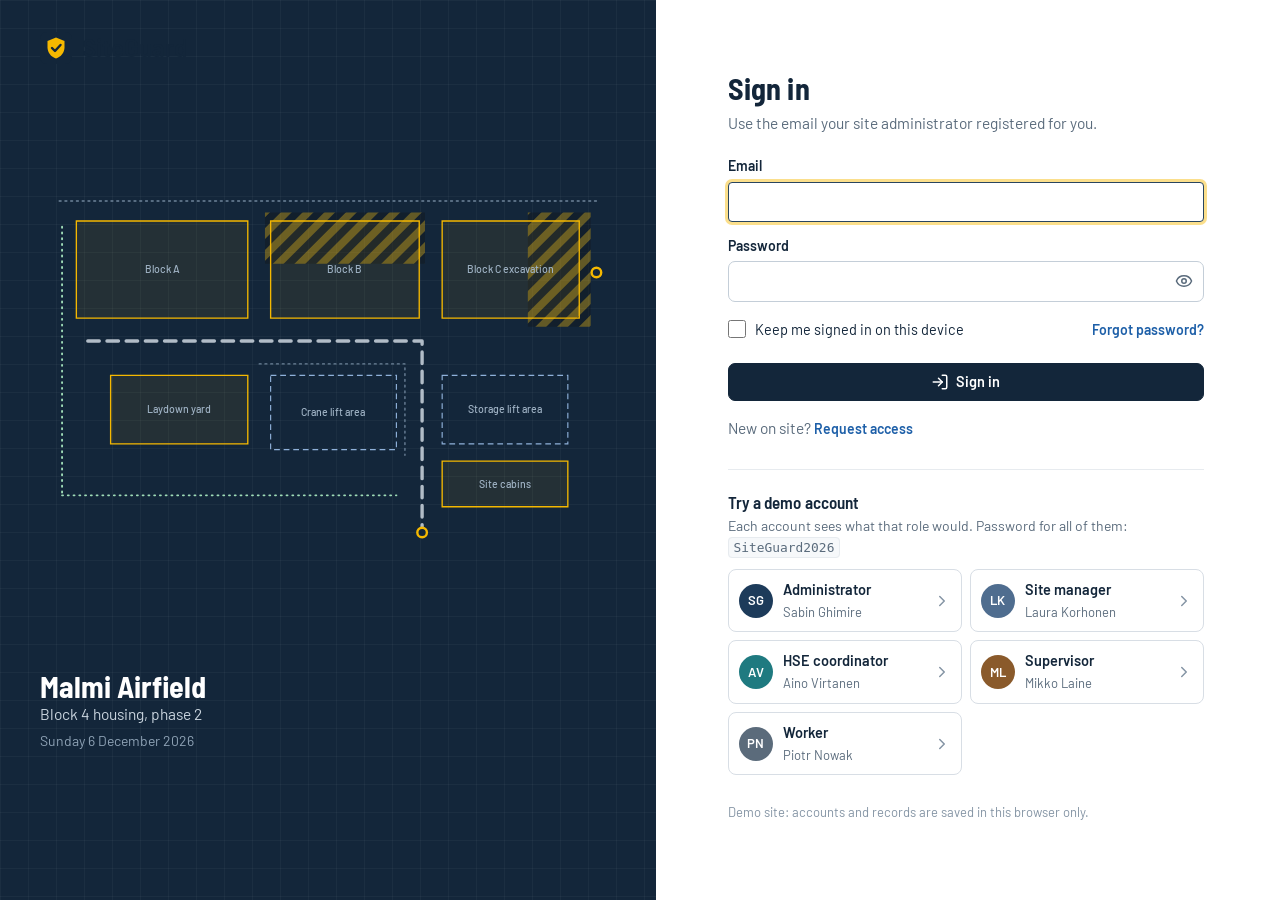
==== commit 791b1c0a: "Simplify the side menu to six items and fix the admin demo sign-in The menu now shows Dashboard, Rep" ====
--- a/index.html
+++ b/index.html
@@ -41,11 +41,7 @@
         <button type="button" class="icon-btn side-close" data-act="closeNav" aria-label="Close menu">
           <svg class="ic" viewBox="0 0 24 24" aria-hidden="true"><path d="M18 6 6 18"/><path d="m6 6 12 12"/></svg></button>
       </div>
-      <div class="site-card">
-        <span class="site-label">Site</span>
-        <b id="siteName"></b>
-        <small id="siteProject"></small>
-      </div>
+      <p class="side-tag">Construction site safety</p>
       <nav id="nav" aria-label="Main"></nav>
       <div id="navFoot" class="nav-foot"></div>
     </aside>
--- a/css/app.css
+++ b/css/app.css
@@ -27,7 +27,7 @@
   --info: #1d5fa8;    --info-bg: #e5edf8;
   --r-panel: 10px;
   --r-ctl: 7px;
-  --side-w: 252px;
+  --side-w: 340px;
   --pop: 0 12px 32px rgba(19, 38, 58, .2);
   --font: 'Barlow', system-ui, -apple-system, 'Segoe UI', sans-serif;
   --font-head: 'Barlow Semi Condensed', 'Barlow', system-ui, sans-serif;
@@ -160,33 +160,42 @@
 /* ---------- shell ---------- */
 .shell { min-height: 100vh; }
 .sidebar {
-  position: fixed; inset: 0 auto 0 0; width: var(--side-w); background: var(--steel); color: #c9d4de; z-index: 40;
-  display: flex; flex-direction: column; padding: calc(12px + var(--top)) 12px calc(12px + var(--bottom));
-  overflow-y: auto; scrollbar-width: thin; scrollbar-color: var(--steel-3) transparent;
-}
-.side-top { display: flex; align-items: center; justify-content: space-between; padding: 2px 4px 14px; }
-.brand { display: inline-flex; align-items: center; gap: 10px; color: #fff; text-decoration: none; font: 700 21px/1 var(--font-head); letter-spacing: .01em; }
-.brand:hover { color: #fff; }
+  position: fixed; inset: 0 auto 0 0; width: var(--side-w); background: var(--surface); color: var(--text); z-index: 40;
+  border-right: 1px solid var(--line);
+  display: flex; flex-direction: column; padding: calc(16px + var(--top)) 14px calc(12px + var(--bottom));
+  overflow-y: auto; scrollbar-width: thin;
+}
+.side-top { display: flex; align-items: center; justify-content: space-between; padding: 2px 4px 0; }
+.brand { display: inline-flex; align-items: center; gap: 10px; color: var(--text); text-decoration: none; font: 600 24px/1 var(--font); }
+.brand:hover { color: var(--text); }
 .logo { width: 32px; height: 32px; display: block; }
-.sidebar .logo rect { fill: #0c1b2b; }
-.side-close { display: none; color: #fff; }
-.site-card { display: grid; gap: 1px; padding: 10px 12px; margin: 0 0 14px; background: var(--steel-2); border-radius: 8px; border-left: 3px solid var(--signal); }
-.site-label { font-size: 12px; color: #91a4b6; }
-.site-card b { color: #fff; font: 600 16px/1.25 var(--font-head); }
-.site-card small { color: #a9b8c6; font-size: 13px; }
-.nav-group { margin-bottom: 10px; }
-.nav-heading { margin: 10px 12px 4px; font: 600 12.5px/1.2 var(--font); color: #7f93a6; }
+.side-shield { display: grid; place-items: center; color: #157a3a; }
+.side-shield .ic { width: 28px; height: 28px; stroke-width: 2.2; }
+.side-close { display: none; color: var(--text); }
+.side-tag { margin: 16px 4px 0; padding-bottom: 18px; border-bottom: 1px solid var(--line-soft); color: var(--muted); font-size: 14px; letter-spacing: .03em; text-transform: uppercase; }
+#nav { padding-top: 12px; display: grid; gap: 2px; }
+.menu-item {
+  display: flex; align-items: center; gap: 14px; padding: 11px 8px 11px 10px; border-radius: 10px;
+  color: var(--text); text-decoration: none; position: relative;
+}
+.menu-item:hover { background: var(--sunken); color: var(--text); }
+.menu-item.on { background: #eaf4ee; }
+.menu-item.on .menu-ic, .menu-item.on b { color: #157a3a; }
+.menu-ic { display: grid; place-items: center; width: 26px; flex: none; color: var(--text); }
+.menu-ic .ic { width: 22px; height: 22px; }
+.menu-text { display: grid; gap: 3px; min-width: 0; flex: 1; }
+.menu-text b { font: 500 18px/1.2 var(--font); }
+.menu-text small { color: var(--muted); font-size: 14px; line-height: 1.35; }
+.menu-go { color: var(--muted); flex: none; display: grid; }
+.menu-go .ic { width: 18px; height: 18px; }
 .nav-link {
-  display: flex; align-items: center; gap: 11px; width: 100%; padding: 8px 12px; border-radius: 7px; color: #c9d4de;
+  display: flex; align-items: center; gap: 11px; width: 100%; padding: 9px 12px; border-radius: 8px; color: var(--muted);
   text-decoration: none; font: 500 15px/1.2 var(--font); background: none; border: 0; cursor: pointer; text-align: left; position: relative;
 }
-.nav-link .ic { color: #8ea2b5; }
-.nav-link:hover { background: rgba(255, 255, 255, .06); color: #fff; }
-.nav-link.on { background: rgba(255, 255, 255, .1); color: #fff; font-weight: 600; }
-.nav-link.on::before { content: ''; position: absolute; left: -12px; top: 7px; bottom: 7px; width: 3px; border-radius: 0 3px 3px 0; background: var(--signal); }
-.nav-link.on .ic { color: var(--signal); }
+.nav-link:hover { background: var(--sunken); color: var(--text); }
+.nav-link.on { background: #eaf4ee; color: #157a3a; }
 .nav-count { margin-left: auto; min-width: 22px; padding: 1px 6px; border-radius: 10px; background: var(--signal); color: #1d1700; font: 700 12px/1.5 var(--font); text-align: center; }
-.nav-foot { margin-top: auto; padding-top: 12px; border-top: 1px solid rgba(255, 255, 255, .08); }
+.nav-foot { margin-top: auto; padding-top: 12px; border-top: 1px solid var(--line-soft); }
 .scrim { display: none; }
 
 .main { margin-left: var(--side-w); min-height: 100vh; display: flex; flex-direction: column; }
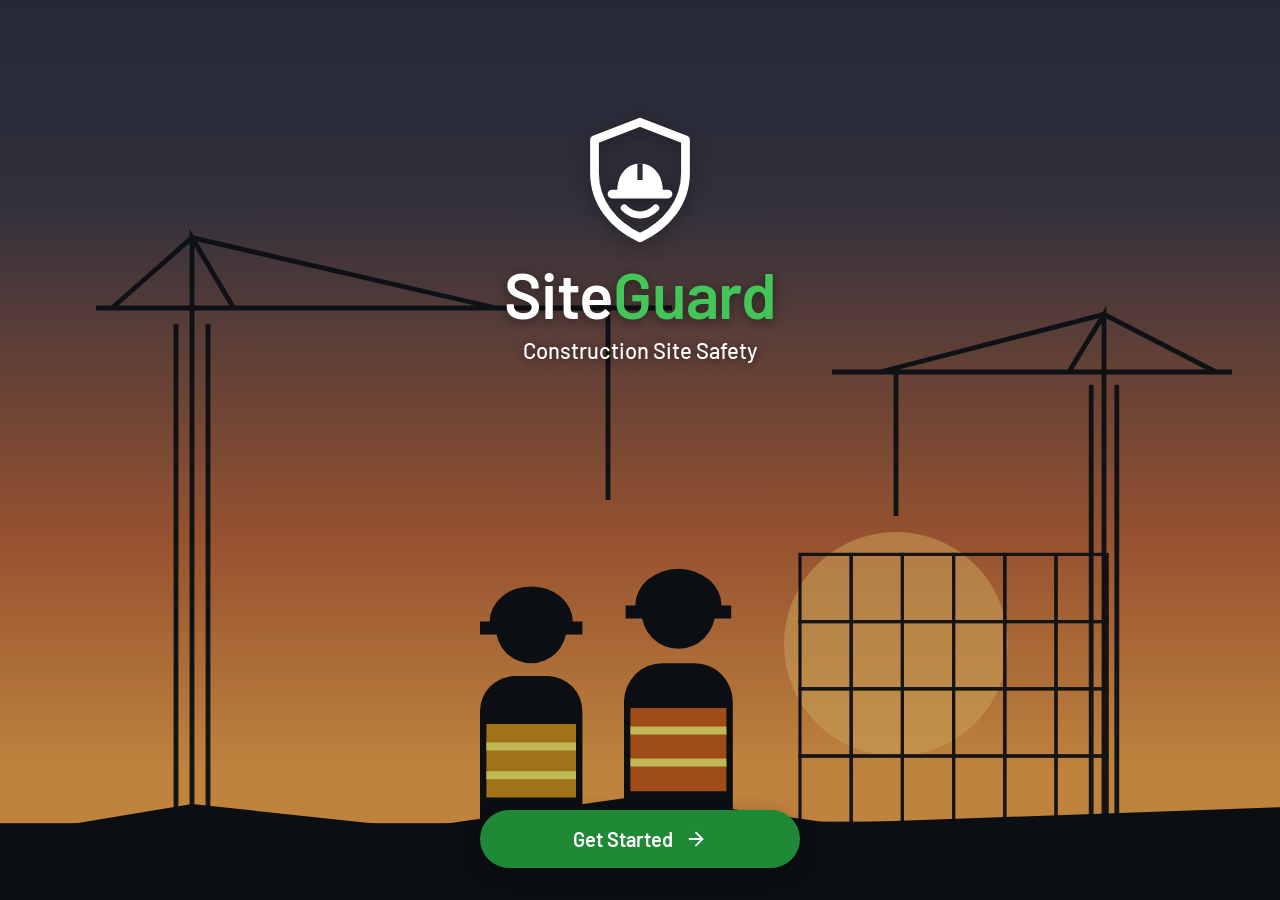
==== commit 4018e2b2: "Redesign SiteGuard as a green, phone-first hazard reporting app New screens following the design: a " ====
--- a/index.html
+++ b/index.html
@@ -3,9 +3,9 @@
 <head>
   <meta charset="utf-8">
   <meta name="viewport" content="width=device-width, initial-scale=1, viewport-fit=cover">
-  <meta name="theme-color" content="#13263a">
+  <meta name="theme-color" content="#1b5e20">
   <title>SiteGuard</title>
-  <meta name="description" content="SiteGuard: daily safety and coordination for construction sites. Morning meeting, permits to work, SPAs, observations, deliveries and inspections.">
+  <meta name="description" content="SiteGuard: construction site safety. Report hazards with a photo and location, follow them up, and see the site on a map.">
   <meta property="og:title" content="SiteGuard">
   <meta property="og:description" content="Daily safety and coordination for construction sites: morning meeting, permits, SPAs, observations, deliveries and inspections.">
   <link rel="manifest" href="manifest.json">
@@ -35,40 +35,20 @@
   <div id="login" class="login" hidden></div>
 
   <div id="app" class="shell" hidden>
-    <aside id="sidebar" class="sidebar" aria-label="Navigation">
-      <div class="side-top">
-        <a class="brand" href="#/dashboard"><span id="brandLogo"></span><span>SiteGuard</span></a>
-        <button type="button" class="icon-btn side-close" data-act="closeNav" aria-label="Close menu">
-          <svg class="ic" viewBox="0 0 24 24" aria-hidden="true"><path d="M18 6 6 18"/><path d="m6 6 12 12"/></svg></button>
+    <header class="appbar">
+      <div class="appbar-in">
+        <button type="button" id="backBtn" class="hd-btn" data-act="goBack" aria-label="Back"></button>
+        <a id="appBrand" class="app-brand" href="#/home"><span id="brandLogo"></span><span>SiteGuard</span></a>
+        <h1 id="pageTitle"></h1>
+        <div id="pageActions" class="hd-actions"></div>
+        <button type="button" id="bellBtn" class="hd-btn bell" data-act="bell" aria-label="Notifications">
+          <svg class="ic" viewBox="0 0 24 24" aria-hidden="true"><path d="M10.268 21a2 2 0 0 0 3.464 0"/><path d="M3.262 15.326A1 1 0 0 0 4 17h16a1 1 0 0 0 .74-1.673C19.41 13.956 18 12.499 18 8A6 6 0 0 0 6 8c0 4.499-1.411 5.956-2.738 7.326"/></svg>
+          <b id="bellCount" hidden></b></button>
+        <div id="notePop" class="pop notes-pop" hidden></div>
       </div>
-      <p class="side-tag">Construction site safety</p>
-      <nav id="nav" aria-label="Main"></nav>
-      <div id="navFoot" class="nav-foot"></div>
-    </aside>
-    <div class="scrim" data-act="closeNav" aria-hidden="true"></div>
-
-    <div class="main">
-      <header class="topbar">
-        <button type="button" id="navToggle" class="icon-btn menu-btn" data-act="toggleNav" aria-label="Menu" aria-expanded="false" aria-controls="sidebar">
-          <svg class="ic" viewBox="0 0 24 24" aria-hidden="true"><path d="M4 6h16"/><path d="M4 12h16"/><path d="M4 18h16"/></svg></button>
-        <span id="pageIcon" class="page-icon" aria-hidden="true"></span>
-        <div class="page-titles"><h1 id="pageTitle"></h1><p id="pageSub" hidden></p></div>
-        <div id="pageActions" class="page-actions"></div>
-        <div class="tools">
-          <span id="weatherChip" class="wx-chip" hidden></span>
-          <button type="button" id="bellBtn" class="icon-btn bell" data-act="bell" aria-label="Notifications">
-            <svg class="ic" viewBox="0 0 24 24" aria-hidden="true"><path d="M10.268 21a2 2 0 0 0 3.464 0"/><path d="M3.262 15.326A1 1 0 0 0 4 17h16a1 1 0 0 0 .74-1.673C19.41 13.956 18 12.499 18 8A6 6 0 0 0 6 8c0 4.499-1.411 5.956-2.738 7.326"/></svg>
-            <b id="bellCount" hidden></b></button>
-          <button type="button" id="userBtn" class="user-btn" data-act="account" aria-haspopup="true"></button>
-          <div id="notePop" class="pop notes-pop" hidden></div>
-          <div id="accountPop" class="pop account-pop" hidden></div>
-        </div>
-      </header>
-      <main id="view" class="view" tabindex="-1"></main>
-    </div>
-
-    <button type="button" id="fab" class="fab" data-act="raiseObservation" hidden>
-      <svg class="ic" viewBox="0 0 24 24" aria-hidden="true"><path d="M5 12h14"/><path d="M12 5v14"/></svg><span>Report</span></button>
+    </header>
+    <div id="subbar" class="subbar" hidden><p id="pageSub"></p><div id="subActions" class="page-actions"></div></div>
+    <main id="view" class="view" tabindex="-1"></main>
   </div>
 
   <dialog id="dlg"></dialog>
--- a/css/app.css
+++ b/css/app.css
@@ -9,15 +9,18 @@
 @font-face { font-family: 'Barlow Semi Condensed'; font-weight: 700; font-display: swap; src: url('../fonts/barlow-sc-700.woff') format('woff'); }
 
 :root {
-  --steel: #13263a;
-  --steel-2: #1c3550;
-  --steel-3: #29455f;
-  --concrete: #edf0f3;
+  --steel: #1b5e20;
+  --steel-2: #236b28;
+  --steel-3: #2e7d32;
+  --green: #1b5e20;
+  --green-btn: #1e6b24;
+  --green-soft: #e8f5e9;
+  --concrete: #f3f5f3;
   --surface: #ffffff;
   --sunken: #f6f8fa;
   --line: #d8dee5;
   --line-soft: #e7ebef;
-  --text: #13263a;
+  --text: #1c2420;
   --muted: #5a6b7c;
   --faint: #8494a4;
   --signal: #f5b800;
@@ -967,3 +970,220 @@
   .map-box { break-inside: avoid; }
   a { color: inherit; text-decoration: none; }
 }
+
+
+/* =====================================================================
+   SiteGuard app design: green header, white cards, phone-first screens
+   ===================================================================== */
+.appbar { position: sticky; top: 0; z-index: 30; background: var(--green); color: #fff; padding-top: var(--top); box-shadow: 0 2px 6px rgba(0, 0, 0, .18); }
+.appbar-in { position: relative; display: flex; align-items: center; gap: 8px; min-height: 60px; padding: 0 12px; max-width: 792px; margin: 0 auto; }
+body[data-layout="wide"] .appbar-in { max-width: 1480px; }
+body[data-layout="full"] .appbar-in { max-width: none; }
+.hd-btn { display: inline-grid; place-items: center; width: 44px; height: 44px; border: 0; border-radius: 50%; background: none; color: #fff; cursor: pointer; position: relative; flex: none; }
+.hd-btn:hover { background: rgba(255, 255, 255, .12); }
+.hd-btn .ic { width: 24px; height: 24px; }
+.hd-btn.on::after { content: ''; position: absolute; top: 9px; right: 9px; width: 8px; height: 8px; border-radius: 50%; background: var(--signal); }
+.hd-btn.bell b { position: absolute; top: 5px; right: 4px; min-width: 18px; height: 18px; padding: 0 5px; border-radius: 9px; background: #e53935; color: #fff; font: 700 11px/18px var(--font); }
+.app-brand { display: inline-flex; align-items: center; gap: 10px; color: #fff; text-decoration: none; font: 700 25px/1 var(--font); padding-left: 4px; }
+.app-brand:hover { color: #fff; }
+.brand-logo { width: 30px; height: 34px; color: #fff; --logo-gap: var(--green); display: block; }
+#pageTitle { flex: 1; min-width: 0; font: 600 21px/1.2 var(--font); color: #fff; white-space: nowrap; overflow: hidden; text-overflow: ellipsis; }
+.app-brand:not([hidden]) ~ #pageTitle[hidden] + .hd-actions { margin-left: auto; }
+.hd-actions { display: flex; gap: 4px; margin-left: auto; }
+.appbar .bell { margin-left: auto; }
+.appbar .notes-pop { top: calc(100% - 4px); right: 8px; color: var(--text); }
+.subbar { display: flex; align-items: center; justify-content: space-between; gap: 10px; flex-wrap: wrap; max-width: 1480px; margin: 0 auto; padding: 14px 24px 0; }
+.subbar p { margin: 0; color: var(--muted); }
+.subbar p:empty { display: none; }
+
+.view { margin: 0 auto; padding: 18px 16px 48px; max-width: 760px; }
+body[data-layout="wide"] .view { max-width: 1480px; padding: 18px 24px 48px; }
+body[data-layout="full"] .view { max-width: none; padding: 0; }
+
+/* cards and menu rows */
+.m-card { display: block; background: #fff; border: 1px solid #e3e8e4; border-radius: 12px; box-shadow: 0 1px 3px rgba(20, 40, 25, .07); }
+.m-menu { display: grid; gap: 12px; }
+.m-link { display: flex; align-items: center; gap: 16px; width: 100%; padding: 14px 14px 14px 16px; color: var(--text); text-decoration: none; text-align: left; font: inherit; cursor: pointer; transition: box-shadow .15s, transform .15s; }
+.m-link:hover { color: var(--text); box-shadow: 0 4px 14px rgba(20, 40, 25, .12); }
+.m-link:active { transform: scale(.99); }
+.m-ic { display: grid; place-items: center; width: 46px; height: 46px; flex: none; border-radius: 12px; }
+.m-ic .ic { width: 30px; height: 30px; stroke-width: 2; }
+.m-ic.navy { color: #2c3e66; } .m-ic.amber { color: #f2a900; } .m-ic.slate { color: #37474f; } .m-ic.green { color: #2e9d47; }
+.m-ic.amber .ic { fill: #ffca28; stroke: #3b2e00; }
+.m-ic.green .ic { fill: #c8f0cf; }
+.m-ic.plain { color: #37474f; width: 40px; }
+.m-ic.plain .ic { width: 26px; height: 26px; }
+.m-text { flex: 1; display: grid; gap: 3px; min-width: 0; }
+.m-text b { font: 600 18px/1.2 var(--font); }
+.m-text small { color: #4a554e; font-size: 14.5px; }
+.m-go { color: #3c4a42; display: grid; } .m-go .ic { width: 22px; height: 22px; }
+
+/* dashboard */
+.stat-grid { display: grid; grid-template-columns: repeat(2, minmax(0, 1fr)); gap: 12px; }
+@media (min-width: 700px) { .stat-grid { grid-template-columns: repeat(4, minmax(0, 1fr)); } }
+.stat { padding: 14px 16px; color: var(--text); text-decoration: none; display: grid; justify-items: start; gap: 2px; min-height: 120px; align-content: start; }
+.stat:hover { color: var(--text); box-shadow: 0 4px 14px rgba(20, 40, 25, .12); }
+.stat-ic { display: grid; place-items: center; width: 30px; height: 30px; border-radius: 8px; margin-bottom: 4px; }
+.stat-ic .ic { width: 22px; height: 22px; }
+.stat-ic.blue { background: #1e63d6; color: #fff; } .stat-ic.amber { color: #3b2e00; } .stat-ic.amber .ic { fill: #ffc107; width: 28px; height: 28px; }
+.stat-ic.green { background: #2e9d47; color: #fff; border-radius: 50%; } .stat-ic.purple { background: #7b3fd1; color: #fff; }
+.stat b { font: 700 32px/1.05 var(--font); }
+.stat b.word { font-size: 19px; margin-top: 6px; font-weight: 600; }
+.stat small { color: #4a554e; font-size: 14.5px; }
+.m-head { display: flex; align-items: baseline; justify-content: space-between; margin: 24px 2px 10px; }
+.m-head h2 { font: 600 19px/1.2 var(--font); }
+.m-head a { color: var(--green-btn); font-weight: 600; text-decoration: none; }
+
+/* report rows */
+.m-card.list { padding: 0 14px; }
+.h-row { display: flex; align-items: center; gap: 14px; width: 100%; padding: 12px 0; background: none; border: 0; border-bottom: 1px solid #edf0ee; text-align: left; font: inherit; color: var(--text); cursor: pointer; }
+.h-row:last-child { border-bottom: 0; }
+.h-row:hover .h-main b { color: var(--green); }
+.thumb { width: 64px; height: 60px; border-radius: 8px; overflow: hidden; flex: none; background: #eef1ef; display: grid; place-items: center; }
+.thumb img { width: 100%; height: 100%; object-fit: cover; display: block; }
+.thumb-ic .ic { width: 28px; height: 28px; }
+.thumb-ic.r-high { background: #fdecea; color: #c62828; } .thumb-ic.r-medium { background: #fff6dc; color: #a66f00; } .thumb-ic.r-low { background: #e9f6ea; color: #2e7d32; }
+.h-main { flex: 1; min-width: 0; display: grid; justify-items: start; gap: 3px; }
+.h-main b { font: 600 16px/1.25 var(--font); }
+.h-main small { color: #59645d; font-size: 13.5px; line-height: 1.25; }
+.h-go { color: #59645d; display: grid; align-self: center; }
+.h-row > .pill { align-self: flex-start; margin-top: 2px; }
+.pill { display: inline-block; padding: 1px 8px; border-radius: 6px; font: 500 13px/1.6 var(--font); white-space: nowrap; }
+.pill.r-high { background: #fde3e1; color: #d32f2f; } .pill.r-medium { background: #fff1c2; color: #8a6100; } .pill.r-low { background: #e3f4e4; color: #2e7d32; }
+.pill.s-open { background: #fff3d6; color: #a15c00; border: 1px solid #f7d38a; }
+.pill.s-progress { background: #eceff1; color: #455a64; border: 1px solid #cfd8dc; }
+.pill.s-resolved { background: #e3f4e4; color: #2e7d32; border: 1px solid #b7dfba; }
+.m-empty { margin: 0; padding: 24px 4px; color: var(--muted); text-align: center; }
+.m-foot { margin: 10px 2px 0; color: var(--muted); font-size: 13.5px; }
+
+/* View Reports */
+.m-search { display: flex; align-items: center; gap: 10px; background: #f1f3f2; border: 1px solid #dfe4e0; border-radius: 10px; padding: 0 14px; margin-bottom: 14px; }
+.m-search .ic { width: 20px; height: 20px; color: #37474f; }
+.m-search input { border: 0; background: none; box-shadow: none; padding: 12px 0; font-size: 16px; flex: 1; min-width: 0; }
+.m-search input:focus { box-shadow: none; }
+.m-search:focus-within { border-color: var(--green-btn); box-shadow: 0 0 0 3px rgba(46, 125, 50, .2); }
+.chips { display: flex; flex-wrap: nowrap; gap: 8px; overflow-x: auto; scrollbar-width: none; padding-bottom: 2px; margin-bottom: 14px; }
+.chip { flex: none; padding: 7px 16px; border-radius: 9px; border: 1px solid #d5dbd7; background: #fff; color: var(--text); font: 500 15px/1.2 var(--font); cursor: pointer; }
+.chip.on { background: var(--green); border-color: var(--green); color: #fff; }
+.m-filtered { margin: -4px 2px 12px; color: var(--muted); font-size: 14px; }
+
+/* forms */
+.m-form { display: grid; gap: 14px; }
+.m-field { display: block; position: relative; border: 0; padding: 0; margin: 0; min-width: 0; }
+.m-field > span:first-child, .m-field > legend { display: block; font: 600 15px/1.2 var(--font); margin-bottom: 6px; padding: 0; }
+.m-field i { font-style: normal; color: var(--text); }
+.m-field input, .m-field select, .m-field textarea { width: 100%; border-radius: 9px; border-color: #d3d9d5; font-size: 16px; min-height: 46px; background: #fff; }
+.m-field select.with-ic { padding-left: 40px; }
+.sel-ic { position: absolute; left: 12px; bottom: 13px; display: grid; color: #1c2420; pointer-events: none; }
+.sel-ic .ic { width: 20px; height: 20px; }
+.m-field select.r-high { color: #d32f2f; font-weight: 600; } .m-field select.r-medium { color: #8a6100; font-weight: 600; } .m-field select.r-low { color: #2e7d32; font-weight: 600; }
+.m-two { display: grid; grid-template-columns: minmax(0, 1fr) minmax(0, 1fr); gap: 12px; }
+.m-gps { justify-self: start; margin-top: -6px; display: inline-flex; align-items: center; gap: 6px; color: var(--green-btn); }
+.ph-row { display: flex; gap: 10px; flex-wrap: wrap; }
+.ph-tile { position: relative; width: 120px; height: 84px; border-radius: 10px; overflow: hidden; background: #eef1ef; flex: none; }
+.ph-tile img { width: 100%; height: 100%; object-fit: cover; display: block; }
+.ph-x { position: absolute; top: 5px; right: 5px; width: 28px; height: 28px; border-radius: 50%; border: 2px solid #fff; background: #111; color: #fff; display: grid; place-items: center; cursor: pointer; padding: 0; }
+.ph-x .ic { width: 14px; height: 14px; stroke-width: 3; }
+.ph-add { display: grid; place-items: center; align-content: center; gap: 6px; border: 2px dashed #b9c6d6; background: #f6f9fc; color: #1e63d6; cursor: pointer; font-size: 14.5px; }
+.ph-add .ic { width: 24px; height: 24px; }
+.m-btn { display: flex; align-items: center; justify-content: center; gap: 10px; width: 100%; min-height: 52px; border: 0; border-radius: 12px; background: var(--green-btn); color: #fff; font: 600 18px/1 var(--font); cursor: pointer; margin-top: 6px; }
+.m-btn:hover { background: var(--green); }
+.m-btn:disabled { opacity: .6; cursor: default; }
+.m-btn.ghost { background: #fff; color: #c62828; border: 1px solid #f0c8c8; margin-top: 18px; }
+.m-btn.ghost:hover { background: #fdf2f2; }
+.seg2 { display: grid; grid-template-columns: 1fr 1fr; gap: 8px; }
+.seg2 label { position: relative; }
+.seg2 input { position: absolute; opacity: 0; }
+.seg2 span { display: block; text-align: center; padding: 10px; border: 1px solid #d3d9d5; border-radius: 9px; cursor: pointer; font-weight: 500; }
+.seg2 input:checked + span { background: var(--green); border-color: var(--green); color: #fff; }
+.seg2 input:focus-visible + span { outline: 3px solid var(--signal); }
+.m-check { display: flex; gap: 12px; align-items: flex-start; cursor: pointer; }
+.m-check input { width: 22px; height: 22px; margin-top: 2px; accent-color: var(--green-btn); flex: none; }
+.m-check span { display: grid; gap: 2px; } .m-check small { color: var(--muted); }
+.m-note { color: var(--muted); font-size: 14px; margin: 0; }
+.m-facts { display: grid; gap: 8px; margin: 0 0 14px; }
+.m-facts div { display: flex; justify-content: space-between; border-bottom: 1px solid #edf0ee; padding-bottom: 8px; }
+.m-facts dt { color: var(--muted); } .m-facts dd { margin: 0; font-weight: 600; }
+.m-actions { display: flex; gap: 8px; flex-wrap: wrap; margin-top: 14px; }
+.m-who { margin: 22px 2px 0; color: var(--muted); text-align: center; }
+.about { text-align: center; }
+.about-logo { display: inline-grid; place-items: center; width: 64px; height: 64px; border-radius: 16px; background: var(--green); color: #fff; margin-bottom: 10px; }
+.about-logo .ic { width: 36px; height: 36px; }
+.about p { margin-bottom: 10px; }
+
+/* statistics */
+.m-select { display: flex; align-items: center; gap: 10px; background: #fff; border: 1px solid #dfe4e0; border-radius: 10px; padding: 0 12px; margin-bottom: 14px; }
+.m-select .ic { color: #37474f; }
+.m-select select { border: 0; box-shadow: none; padding: 11px 0; font: 600 16px var(--font); flex: 1; background-color: transparent; }
+.pad-card { padding: 16px; margin-bottom: 14px; }
+.card-title { font: 600 18px/1.2 var(--font); margin-bottom: 14px; }
+.donut-row { display: flex; align-items: center; gap: 22px; flex-wrap: wrap; justify-content: center; }
+.donut { width: 160px; height: 160px; flex: none; }
+.d-num { font: 700 30px var(--font); fill: var(--text); } .d-lbl { font: 500 13px var(--font); fill: var(--text); }
+.d-legend { list-style: none; margin: 0; padding: 0; display: grid; gap: 14px; flex: 1; min-width: 200px; }
+.d-legend li { display: flex; align-items: center; gap: 10px; font-size: 16px; }
+.d-legend i { width: 13px; height: 13px; border-radius: 50%; flex: none; }
+.d-legend span { flex: 1; } .d-legend b { font-weight: 600; }
+.bars { display: grid; grid-template-columns: 30px 1fr; grid-template-rows: 190px auto; column-gap: 8px; margin-top: 10px; }
+.b-axis { display: flex; flex-direction: column; justify-content: space-between; font-size: 13px; color: #4a554e; text-align: right; margin: -8px 0; }
+.b-plot { position: relative; display: grid; grid-auto-flow: column; grid-auto-columns: 1fr; gap: 18px; align-items: end; padding: 0 10px; border-bottom: 1px solid #b9c2bc; }
+.b-grid { position: absolute; left: 0; right: 0; height: 0; border-top: 1px solid #edf0ee; }
+.b-col { height: 100%; display: flex; align-items: flex-end; justify-content: center; position: relative; }
+.b-bar { width: min(90px, 100%); border-radius: 3px 3px 0 0; position: relative; min-height: 2px; }
+.b-bar b { position: absolute; bottom: 100%; left: 0; right: 0; text-align: center; font: 600 18px/1.6 var(--font); color: var(--text); }
+.b-labels { grid-column: 2; display: grid; grid-auto-flow: column; grid-auto-columns: 1fr; gap: 18px; padding: 8px 10px 0; text-align: center; font-size: 14.5px; }
+.cat-bars { list-style: none; margin: 0; padding: 0; display: grid; gap: 12px; }
+.cat-bars li { display: grid; grid-template-columns: 24px minmax(100px, 150px) 1fr 28px; align-items: center; gap: 10px; }
+.cb-ic { display: grid; color: #37474f; } .cb-name { font-size: 15px; }
+.cb-track { height: 10px; background: #eef1ef; border-radius: 5px; overflow: hidden; }
+.cb-track i { display: block; height: 100%; background: var(--steel-3); border-radius: 5px; }
+.cat-bars b { text-align: right; }
+
+/* site map */
+.hz-map-wrap { position: relative; height: calc(100vh - 60px - var(--top)); height: calc(100dvh - 60px - var(--top)); }
+.hz-map { position: absolute; inset: 0; background: #2b3a2c; }
+.hz-pin { background: none; border: 0; filter: drop-shadow(0 2px 3px rgba(0, 0, 0, .45)); }
+.hz-legend { position: absolute; left: 12px; right: 12px; bottom: calc(14px + var(--bottom)); z-index: 500; display: flex; justify-content: center; flex-wrap: wrap; gap: 6px 18px; max-width: 480px; margin: 0 auto;
+  background: #fff; border-radius: 14px; padding: 12px 16px; box-shadow: 0 4px 16px rgba(0, 0, 0, .25); font: 500 15px var(--font); }
+.hz-legend span { display: inline-flex; align-items: center; gap: 7px; }
+.hz-legend i { width: 14px; height: 14px; border-radius: 50%; display: inline-block; }
+.hz-map .leaflet-control-zoom a { width: 40px; height: 40px; line-height: 40px; font-size: 22px; }
+.hz-map .leaflet-control-scale { margin-bottom: 76px; }
+
+/* splash */
+.splash { position: fixed; inset: 0; z-index: 60; display: flex; flex-direction: column; align-items: center; justify-content: space-between; color: #fff; overflow: hidden; background: #14202f;
+  padding: calc(13vh + var(--top)) 24px calc(32px + var(--bottom)); }
+.splash-sky { position: absolute; inset: 0; width: 100%; height: 100%; }
+.splash-in { position: relative; text-align: center; }
+.splash-logo { width: 112px; height: 126px; color: #fff; --logo-gap: #2a2f3c; filter: drop-shadow(0 4px 10px rgba(0, 0, 0, .4)); }
+.splash-name { font: 700 clamp(46px, 12vw, 64px)/1 var(--font); margin-top: 14px; text-shadow: 0 2px 12px rgba(0, 0, 0, .45); letter-spacing: -.01em; }
+.splash-name span { color: #43c55a; }
+.splash-tag { font: 500 clamp(18px, 4.6vw, 22px)/1.3 var(--font); margin-top: 10px; text-shadow: 0 2px 8px rgba(0, 0, 0, .5); }
+.splash-go { position: relative; display: inline-flex; align-items: center; gap: 12px; padding: 0 44px; height: 58px; border: 0; border-radius: 29px; background: #1f8a35; color: #fff;
+  font: 600 20px var(--font); cursor: pointer; box-shadow: 0 6px 20px rgba(0, 0, 0, .35); width: min(320px, 100%); justify-content: center; }
+.splash-go:hover { background: #24a03d; }
+.splash-go:focus-visible { outline: 3px solid #fff; outline-offset: 3px; }
+.splash-go .ic { width: 22px; height: 22px; }
+
+/* sign-in in the new colours */
+.login-art { background: var(--green); }
+.login-card .brand, .login-art .brand { color: inherit; }
+.login .logo { width: 30px; height: 34px; color: var(--green); --logo-gap: #fff; }
+.login-art .logo { color: #fff; --logo-gap: var(--green); }
+
+/* larger text, chosen in App Settings */
+html.large-text body { font-size: 17.5px; }
+html.large-text .m-text b, html.large-text .h-main b { font-size: 19px; }
+html.large-text .m-text small, html.large-text .h-main small { font-size: 16px; }
+
+@media (max-width: 520px) {
+  .view { padding: 14px 12px 40px; }
+  .m-link { padding: 12px 12px 12px 14px; gap: 12px; }
+  .m-text b { font-size: 17px; }
+  .m-text small { font-size: 14px; }
+  .thumb { width: 58px; height: 54px; }
+  .donut { width: 140px; height: 140px; }
+  .d-legend { min-width: 0; }
+  .b-plot, .b-labels { gap: 10px; }
+  .cat-bars li { grid-template-columns: 22px minmax(80px, 120px) 1fr 24px; }
+}
